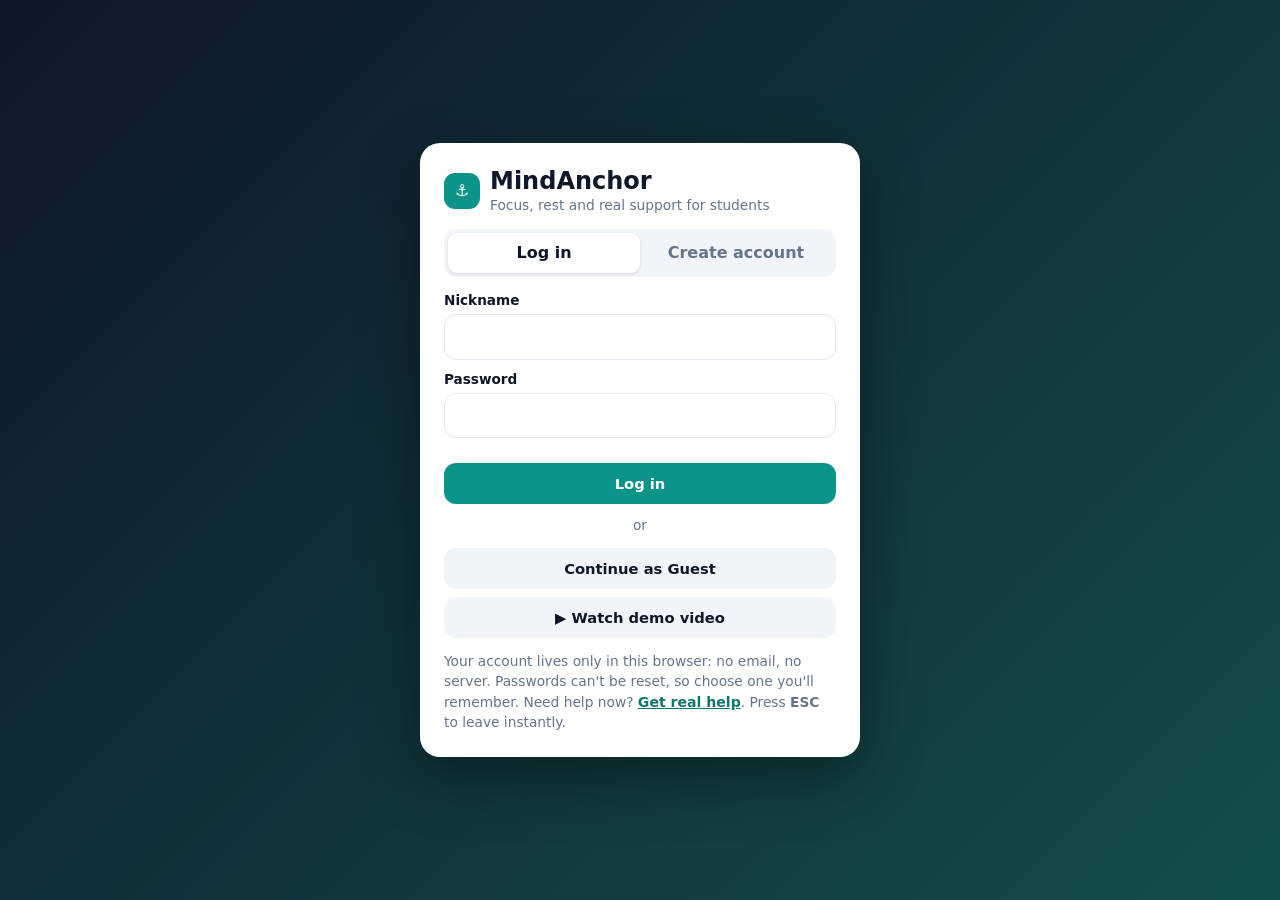
==== index.html @ ee70cb06 "MindAnchor: student wellbeing PWA prototype Co-Authored-By: Claude Sonnet 5.5 <noreply@anthropic.com" ====
<!DOCTYPE html>
<html lang="en" data-theme="light">
<head>
<meta charset="UTF-8">
<meta name="viewport" content="width=device-width, initial-scale=1">
<title>MindAnchor</title>
<meta name="description" content="MindAnchor: a private, calming space for students. Focus sprints, task slicing, overnight rest, time caps and real help in one tap.">
<meta name="theme-color" content="#0d9488">
<meta name="apple-mobile-web-app-capable" content="yes">
<meta name="mobile-web-app-capable" content="yes">
<meta name="apple-mobile-web-app-title" content="MindAnchor">
<link rel="manifest" href="manifest.webmanifest">
<link rel="icon" type="image/png" href="icons/favicon-32.png">
<link rel="apple-touch-icon" href="icons/apple-touch-icon.png">
<style>
:root{--bg:#eef2f6;--card:#fff;--ink:#0f172a;--mut:#64748b;--line:#e2e8f0;--soft:#f1f5f9;--t:#0d9488;--td:#0f766e;--tl:#ccfbf1;--tbg:#f0fdfa;--side:#0f172a;--warn:#b45309;--r:16px}
[data-theme=dark]{--bg:#0b1220;--card:#131c2e;--ink:#e6edf7;--mut:#93a1b8;--line:#25324a;--soft:#1a2539;--tl:#134e4a;--tbg:#0f2a2c;--side:#070d18}
*{box-sizing:border-box;margin:0}
html{-webkit-text-size-adjust:100%}
body{font-family:system-ui,-apple-system,'Segoe UI',Roboto,sans-serif;background:var(--bg);color:var(--ink);line-height:1.45;min-height:100vh}
button,input,select,textarea{font:inherit;color:inherit}
button{cursor:pointer;border:0;background:none}
h1,h2,h3{line-height:1.2}
.hidden{display:none!important}
.card{background:var(--card);border:1px solid var(--line);border-radius:var(--r);padding:20px}
.card h3{font-size:1.05rem;margin-bottom:4px}
.sub{color:var(--mut);font-size:.86rem}
.btn{display:inline-flex;align-items:center;justify-content:center;gap:6px;padding:10px 16px;border-radius:12px;font-weight:600;font-size:.92rem;background:var(--soft);color:var(--ink);transition:background .15s,transform .05s}
.btn:hover{filter:brightness(.96)}.btn:active{transform:scale(.98)}
.btn.p{background:var(--t);color:#fff}.btn.p:hover{background:var(--td);filter:none}
.btn.block{width:100%}.btn.sm{padding:6px 11px;font-size:.82rem;border-radius:9px}
.btn:disabled{opacity:.45;cursor:not-allowed}
.inp{width:100%;border:1px solid var(--line);border-radius:12px;padding:10px 12px;background:var(--card)}
.inp:focus-visible,.btn:focus-visible,.nav button:focus-visible{outline:2px solid var(--t);outline-offset:2px}
.row{display:flex;gap:10px;align-items:center;flex-wrap:wrap}.grow{flex:1;min-width:0}
.grid2{display:grid;gap:18px;grid-template-columns:1fr 1fr}.grid3{display:grid;gap:14px;grid-template-columns:repeat(3,1fr)}
.stack>*+*{margin-top:14px}
.chip{padding:7px 13px;border-radius:999px;background:var(--soft);font-size:.85rem;font-weight:500}
.chip.on{background:var(--t);color:#fff}
.bar{height:8px;border-radius:99px;background:var(--soft);overflow:hidden}.bar>i{display:block;height:100%;background:var(--t);border-radius:99px;transition:width .3s}
input[type=range]{accent-color:var(--t);width:100%}
input[type=checkbox]{accent-color:var(--t);width:18px;height:18px}
/* layout */
#app{display:flex;min-height:100vh}
.side{width:260px;background:var(--side);color:#fff;position:sticky;top:0;height:100vh;display:flex;flex-direction:column;padding:18px 14px;flex-shrink:0}
.brand{display:flex;gap:10px;align-items:center;font-weight:800;font-size:1.15rem;padding:2px 8px 18px}
.logo{width:36px;height:36px;border-radius:11px;background:var(--t);display:grid;place-items:center}
.nav{display:flex;flex-direction:column;gap:4px;flex:1}
.nav button{display:flex;gap:12px;align-items:center;padding:11px 12px;border-radius:12px;color:#cbd5e1;font-weight:500;text-align:left}
.nav button:hover{background:#1e293b;color:#fff}.nav button.on{background:var(--t);color:#fff}
.safety{background:#0f2f2e;border:1px solid #115e59;border-radius:12px;padding:10px 12px;font-size:.78rem;color:#d1fae5}
.safety b{display:block;margin-bottom:3px}
.safety span{display:block;min-height:2.6em;transition:opacity .4s}
.main{flex:1;min-width:0}
header.top{position:sticky;top:0;z-index:20;background:color-mix(in srgb,var(--bg) 88%,transparent);backdrop-filter:blur(8px);padding:12px 24px;display:flex;align-items:center;gap:12px;border-bottom:1px solid var(--line)}
header.top h2{font-size:1.15rem;flex:1}
.exit{background:#dc2626;color:#fff}.exit:hover{background:#b91c1c;filter:none}
.page{padding:24px;max-width:1040px;padding-bottom:110px}
.view{display:none}.view.on{display:block;animation:in .2s}
@keyframes in{from{opacity:0;transform:translateY(5px)}to{opacity:1;transform:none}}
.ribbon{display:none}.tabs{display:none}
.fab{position:fixed;right:20px;bottom:20px;z-index:50;background:var(--t);color:#fff;border-radius:999px;padding:14px 20px;font-weight:700;box-shadow:0 8px 24px rgba(13,148,136,.45)}
.fab:hover{background:var(--td)}
@media(max-width:860px){
 .side{display:none}.grid2,.grid3{grid-template-columns:1fr}
 header.top{padding:10px 14px}.page{padding:14px;padding-bottom:150px}
 .tabs{display:flex;position:fixed;bottom:0;left:0;right:0;background:var(--card);border-top:1px solid var(--line);z-index:45;padding:4px 4px calc(4px + env(safe-area-inset-bottom))}
 .tabs button{flex:1;display:flex;flex-direction:column;align-items:center;gap:1px;padding:6px 0;font-size:.68rem;color:var(--mut);border-radius:10px}
 .tabs button span{font-size:1.25rem}.tabs button.on{color:var(--t);font-weight:700}
 .fab{bottom:78px;right:14px;padding:12px 16px}
 .ribbon{display:block;background:#0f2f2e;color:#d1fae5;font-size:.76rem;padding:7px 14px;text-align:center}
 .exit .lbl{display:none}.exit::after{content:'Exit (ESC)'}
}
/* modals */
.modal{position:fixed;inset:0;background:rgba(8,15,30,.7);display:none;align-items:center;justify-content:center;padding:16px;z-index:80}
.modal.open{display:flex}
.sheet{background:var(--card);border-radius:20px;padding:24px;width:100%;max-width:440px;max-height:92vh;overflow:auto;box-shadow:0 20px 60px rgba(0,0,0,.4)}
.sheet.wide{max-width:640px}
#gate{background:linear-gradient(135deg,#0f172a,#134e4a);z-index:100}
#rest{background:#0b1220;z-index:90;color:#fff;text-align:center}
.toast{position:fixed;left:50%;bottom:90px;transform:translateX(-50%);background:#0f172a;color:#fff;padding:10px 18px;border-radius:12px;z-index:120;font-size:.9rem;opacity:0;pointer-events:none;transition:opacity .25s}
.toast.show{opacity:1}
/* widgets */
.ring{position:relative;width:240px;height:240px;margin:0 auto}
.ring svg{transform:rotate(-90deg)}
.ring .t{position:absolute;inset:0;display:grid;place-items:center;text-align:center}
.ring .t b{font-size:2.8rem;font-variant-numeric:tabular-nums}
.step{display:flex;gap:10px;padding:10px 0;border-top:1px solid var(--line);align-items:flex-start}
.step.done .st{text-decoration:line-through;color:var(--mut)}
.bars{display:flex;gap:8px;align-items:flex-end;height:90px}
.bars div{flex:1;text-align:center;font-size:.7rem;color:var(--mut)}
.bars i{display:block;background:var(--t);border-radius:6px 6px 2px 2px;min-height:3px;margin-bottom:4px;opacity:.9}
.moods{display:flex;gap:8px}.moods button{font-size:1.7rem;padding:8px;border-radius:14px;background:var(--soft);flex:1;transition:transform .1s}
.moods button.on{background:var(--tl);outline:2px solid var(--t)}.moods button:hover{transform:scale(1.07)}
.kpi{font-size:2.3rem;font-weight:800;color:var(--t);line-height:1}
.breath{width:150px;height:150px;border-radius:50%;margin:10px auto;background:radial-gradient(circle,var(--t),#115e59);display:grid;place-items:center;color:#fff;font-weight:700;transition:transform 4s ease-in-out;box-shadow:0 0 0 12px rgba(13,148,136,.15)}
.hl{background:var(--tbg);border:1px solid var(--tl)}
.ground li{list-style:none;padding:9px 12px;border-radius:12px;background:var(--soft);margin-top:7px;cursor:pointer;display:flex;gap:10px;align-items:center}
.ground li.done{opacity:.45;text-decoration:line-through}
.dots{display:flex;gap:6px;flex-wrap:wrap}.dots span{font-size:1.2rem}
.trk{display:flex;gap:10px;align-items:center;padding:9px 10px;border-radius:12px;cursor:pointer}
.trk:hover{background:var(--soft)}.trk.on{background:var(--tl)}
.vid{min-height:330px;border-radius:14px;background:linear-gradient(135deg,#0f766e,#1e293b);color:#fff;display:grid;place-items:center;text-align:center;padding:20px 20px 28px;position:relative;overflow:hidden;cursor:pointer}
.vid .ic{font-size:3.6rem;animation:pop .6s}
@keyframes pop{from{transform:scale(.6);opacity:0}to{transform:none;opacity:1}}
.seek{position:absolute;left:0;right:0;bottom:0;height:8px;background:rgba(255,255,255,.2)}.seek i{display:block;height:100%;background:#5eead4}
label.sw{display:flex;gap:10px;align-items:center;cursor:pointer}

.seg{display:flex;background:var(--soft);border-radius:12px;padding:4px;margin:14px 0}
.seg button{flex:1;padding:8px;border-radius:9px;font-weight:600;color:var(--mut)}.seg button.on{background:var(--card);color:var(--ink);box-shadow:0 1px 3px rgba(0,0,0,.12)}
.lnk{color:var(--td);font-weight:600;text-decoration:underline;font-size:.88rem}
.fld{margin-top:10px}.fld label{display:block;font-weight:600;font-size:.85rem;margin-bottom:4px}
.err{color:#b91c1c;font-size:.84rem;margin-top:8px;min-height:1.2em}
.mk{background:#fff;color:#0f172a;border-radius:12px;padding:12px 14px;width:min(290px,84%);margin:0 auto 14px;font-size:.78rem;text-align:left;box-shadow:0 10px 30px rgba(0,0,0,.35);animation:pop .5s}
.mk .l{height:8px;border-radius:6px;background:#e2e8f0;margin:7px 0}.mk .b{background:#0d9488;color:#fff;border-radius:8px;padding:6px;text-align:center;font-weight:700;margin-top:8px}
.mk .rw{display:flex;gap:8px;align-items:center;justify-content:space-around;font-size:1.4rem}
.mk .rg{width:84px;height:84px;border-radius:50%;margin:4px auto;background:conic-gradient(#0d9488 70%,#e2e8f0 0);display:grid;place-items:center}.mk .rg b{background:#fff;width:64px;height:64px;border-radius:50%;display:grid;place-items:center;font-size:1rem}
.mk .cl{animation:tick 1.6s infinite}@keyframes tick{50%{opacity:.35}}
@media(prefers-reduced-motion:reduce){*{animation:none!important;transition:none!important}}
</style>
</head>
<body>

<!-- ===== Login gateway ===== -->
<div id="gate" class="modal open">
  <div class="sheet">
    <div class="row"><div class="logo" style="background:var(--t);color:#fff" aria-hidden="true">⚓</div><div><h1 style="font-size:1.5rem">MindAnchor</h1><div class="sub">Focus, rest and real support for students</div></div></div>
    <div class="seg" role="tablist"><button id="tabLogin" class="on" role="tab">Log in</button><button id="tabSignup" role="tab">Create account</button></div>
    <form id="fLogin" autocomplete="off">
      <div class="fld"><label for="lgNick">Nickname</label><input id="lgNick" class="inp" maxlength="20" autocomplete="username"></div>
      <div class="fld"><label for="lgPass">Password</label><input id="lgPass" type="password" class="inp" autocomplete="current-password"></div>
      <p class="err" id="lgErr" role="alert"></p>
      <button class="btn p block" id="lgBtn" type="submit">Log in</button>
    </form>
    <form id="fSignup" class="hidden" autocomplete="off">
      <div class="fld"><label for="suNick">Pick a nickname <span class="sub">(not your real name or email)</span></label><input id="suNick" class="inp" maxlength="20" autocomplete="username"></div>
      <div class="fld"><label for="suPass">Password <span class="sub">(6+ characters)</span></label><input id="suPass" type="password" class="inp" autocomplete="new-password"></div>
      <div class="fld"><label for="suPass2">Confirm password</label><input id="suPass2" type="password" class="inp" autocomplete="new-password"></div>
      <p class="err" id="suErr" role="alert"></p>
      <button class="btn p block" id="suBtn" type="submit">Create account</button>
    </form>
    <div class="sub" style="text-align:center;margin:12px 0">or</div>
    <button id="guestBtn" class="btn block">Continue as Guest</button>
    <button id="demoBtn" class="btn block" style="margin-top:8px">▶ Watch demo video</button>
    <p class="sub" style="margin-top:14px">Your account lives only in this browser: no email, no server. Passwords can't be reset, so choose one you'll remember. Need help now? <a href="#" class="lnk" data-open="help">Get real help</a>. Press <b>ESC</b> to leave instantly.</p>
  </div>
</div>

<!-- ===== Walkthrough ===== -->
<div id="demo" class="modal" style="z-index:110">
  <div class="sheet wide">
    <h2 style="font-size:1.2rem">App Walkthrough &amp; How to Use</h2>
    <p class="sub" style="margin-bottom:12px">60 seconds. Tap the video to pause, tap the bar to jump.</p>
    <video id="realVid" class="hidden" controls playsinline preload="metadata" style="width:100%;border-radius:14px;background:#000"></video>
    <div class="vid" id="vidBox" role="img" aria-label="Walkthrough video"><div><div id="vMk"></div><h3 id="vTi" style="font-size:1.4rem;margin:10px 0 6px"></h3><p id="vTx" style="opacity:.85;max-width:420px;margin:auto"></p></div><div class="seek" id="vSeek"><i id="vBar" style="width:0"></i></div></div>
    <div class="row" id="vCtl" style="margin:12px 0">
      <button id="vPlay" class="btn p">❚❚ Pause</button><button id="vRe" class="btn" aria-label="Restart">↺ Restart</button>
      <span id="vTime" class="sub grow" style="text-align:right;font-variant-numeric:tabular-nums">0:00 / 1:00</span>
    </div>
    <div class="row" style="justify-content:space-between">
      <label class="sw sub"><input type="checkbox" id="vHide"> Don't show again</label>
      <button id="vSkip" class="btn p">Skip to Dashboard →</button>
    </div>
  </div>
</div>

<!-- ===== Help ===== -->
<div id="help" class="modal" style="z-index:110">
  <div class="sheet">
    <h2>You're not alone 💙</h2>
    <p class="sub" style="margin:8px 0 14px">Free, confidential, and a real person answers. Reaching out is a strong move.</p>
    <a class="btn p block" style="font-size:1.1rem;padding:14px" href="tel:988">📞 Call 988 Crisis Lifeline</a>
    <a class="btn block" style="margin-top:8px" href="sms:988">💬 Text 988</a>
    <div style="margin-top:16px"><label class="sub" for="lh">Your local helpline (saved on this device only)</label>
      <div class="row" style="margin-top:6px;flex-wrap:nowrap"><input id="lh" class="inp" placeholder="Number in your country"><button id="lhSave" class="btn">Save</button></div>
      <a id="lhCall" class="btn block hidden" style="margin-top:8px" href="#"></a></div>
    <p class="sub" style="margin-top:12px">988 serves the US. Elsewhere, search "crisis helpline" plus your country, or call local emergency services. If you are in danger right now, call emergency services.</p>
    <div class="row" style="margin-top:14px"><button class="btn grow" data-go="calm" data-close="help">Calm down first</button><button class="btn grow" data-close="help">Close</button></div>
  </div>
</div>

<!-- ===== Rest / lockout screen ===== -->
<div id="rest" class="modal">
  <div style="max-width:380px">
    <div style="font-size:4rem">🌙</div>
    <h2 style="font-size:1.7rem;margin:8px 0">Rest time</h2>
    <p id="restTxt" style="color:#cbd5e1"></p>
    <div id="restWl" style="margin-top:18px"></div>
    <div class="row" style="justify-content:center;margin-top:20px">
      <button class="btn p" id="restSound">🎧 Sleep sounds</button>
      <button class="btn" data-open="help">💙 Get help</button>
    </div>
    <button class="btn" id="restSnooze" style="margin-top:14px;background:transparent;color:#94a3b8;border:1px solid #334155">I need the app (wait 20 seconds)</button>
    <button class="btn hidden" id="restClose" style="margin-top:14px">Close preview</button>
  </div>
</div>

<!-- ===== Pause before scrolling ===== -->
<div id="pauseM" class="modal" style="z-index:85">
  <div class="sheet" style="text-align:center">
    <h2 id="pTitle">Pause</h2>
    <p class="sub" id="pSub">Breathe with the circle. Then decide.</p>
    <div class="breath" id="pCircle" style="transition-duration:4s"><span id="pCount">20</span></div>
    <div id="pChoice" class="hidden stack"><p style="font-weight:600">Still want to open it?</p>
      <button class="btn p block" id="pSkip">I'll skip it ✓ (+10 min saved)</button>
      <button class="btn block" id="pGo">Open it anyway (no judgment)</button></div>
    <button class="btn block hidden" id="pCancel" style="margin-top:10px">Cancel</button>
  </div>
</div>

<!-- ===== App ===== -->
<div id="app" class="hidden">
  <aside class="side">
    <div class="brand"><div class="logo" aria-hidden="true">⚓</div>MindAnchor</div>
    <nav class="nav" aria-label="Main">
      <button data-go="today" class="on">🏠 Today</button>
      <button data-go="focus">🎯 Focus &amp; Tasks</button>
      <button data-go="calm">🎧 Calm</button>
      <button data-go="guard">🛡 Guard</button>
      <button data-go="me">👤 Me &amp; Privacy</button>
    </nav>
    <div class="safety" role="note"><b>🛡 Privacy Guarantee</b><span class="safeMsg"></span></div>
  </aside>
  <div class="main">
    <div class="ribbon" role="note"><span class="safeMsg"></span></div>
    <header class="top">
      <h2 id="title">Today</h2>
      <button class="btn sm" id="themeBtn" aria-label="Toggle dark mode">🌓</button>
      <button class="btn exit" id="exitBtn" aria-label="Quick Exit, or press Escape">✕ <span class="lbl">Quick Exit (ESC)</span></button>
    </header>
    <main class="page">

      <!-- TODAY -->
      <section id="v-today" class="view on">
        <div style="margin-bottom:18px"><h2 id="hello" style="font-size:1.6rem"></h2><p class="sub" id="dateLine"></p></div>
        <div id="supportCard" class="card hl hidden" style="margin-bottom:18px"></div>
        <div class="grid2">
          <div class="stack">
            <div class="card" id="nextCard"></div>
            <div class="card"><h3>How are you feeling?</h3><p class="sub" style="margin-bottom:12px">Just for you. No scores, no judgment.</p>
              <div class="moods" id="moods"></div>
              <div class="row" style="margin-top:12px" id="tags"></div>
              <div id="moodMsg" class="sub" style="margin-top:10px;min-height:1.3em"></div></div>
          </div>
          <div class="stack">
            <div class="card hl" style="text-align:center"><div class="sub">Time saved this week 🌱</div><div class="kpi" id="savedKpi" style="margin:8px 0">0</div><p class="sub" id="savedTxt"></p></div>
            <div class="card"><h3>This week</h3><p class="sub" id="sampleNote" style="margin-bottom:10px"></p>
              <div class="row" style="justify-content:center;gap:20px"><svg id="donut" viewBox="0 0 120 120" width="170" height="170" role="img" aria-label="Donut chart of weekly study time versus app time"></svg><ul id="legend" style="list-style:none;font-size:.88rem"></ul></div>
              <h3 style="margin-top:18px;font-size:.92rem">Daily focus minutes</h3><div class="bars" id="bars" style="margin-top:8px"></div></div>
          </div>
        </div>
      </section>

      <!-- FOCUS -->
      <section id="v-focus" class="view">
        <div class="grid2">
          <div class="card" style="text-align:center">
            <h3>Focus sprint</h3><p class="sub" id="timerFor" style="margin-bottom:14px">Free focus (no task linked)</p>
            <div class="ring"><svg width="240" height="240"><circle cx="120" cy="120" r="104" fill="none" stroke="var(--soft)" stroke-width="14"/><circle id="ringArc" cx="120" cy="120" r="104" fill="none" stroke="var(--t)" stroke-width="14" stroke-linecap="round" stroke-dasharray="653.5" stroke-dashoffset="0"/></svg><div class="t"><div><b id="timeTxt">15:00</b><div class="sub" id="timeSt">Ready</div></div></div></div>
            <div class="row" style="justify-content:center;margin:16px 0" id="durs"></div>
            <div class="row" style="justify-content:center"><button class="btn p" id="tGo" style="min-width:130px">▶ Start</button><button class="btn" id="tReset">Reset</button></div>
            <p class="sub" style="margin-top:12px">Stopping early is fine. Any minutes you finish count.</p>
          </div>
          <div class="stack">
            <div class="card"><h3>AI Micro-Task Slicer</h3><p class="sub" style="margin-bottom:10px">Type what feels too big. Get four 15-minute steps.</p>
              <div class="row" style="flex-wrap:nowrap"><input id="sliceIn" class="inp" maxlength="80" placeholder='e.g. "Build CS Project"'><button class="btn p" id="sliceBtn">✂️ Slice</button></div>
              <div class="row" style="margin-top:8px"><span class="sub">Try:</span><button class="chip" data-ex="Build CS Project">CS project</button><button class="chip" data-ex="Write research essay">Essay</button><button class="chip" data-ex="Revise for exam">Exam</button></div></div>
            <div id="taskList" class="stack"></div>
          </div>
        </div>
      </section>

      <!-- CALM -->
      <section id="v-calm" class="view">
        <div class="grid2">
          <div class="stack">
            <div class="card"><h3>Guided Decompression Player</h3><p class="sub" style="margin-bottom:12px">Sounds are made in your browser. Nothing is downloaded or tracked.</p>
              <div class="row" style="margin-bottom:12px"><label class="sw"><input type="checkbox" id="tgAmb" checked> Ambient Meditation</label><label class="sw"><input type="checkbox" id="tgPun"> Desi Punjabi Playlist</label></div>
              <div style="background:#0f172a;color:#fff;border-radius:14px;padding:16px">
                <div class="row" style="justify-content:space-between;flex-wrap:nowrap"><div style="min-width:0"><div id="pName" style="font-weight:700;overflow:hidden;text-overflow:ellipsis;white-space:nowrap">Nothing selected</div><div id="pSubT" class="sub" style="color:#94a3b8"></div></div>
                  <div class="row" style="flex-wrap:nowrap"><button class="btn sm" id="pPrev" aria-label="Previous">⏮</button><button class="btn p" id="pPlay" style="width:52px" aria-label="Play">▶</button><button class="btn sm" id="pNext" aria-label="Next">⏭</button></div></div>
                <div class="bar" id="pSeek" style="margin:14px 0 4px;background:#334155;cursor:pointer"><i id="pBar" style="width:0;background:#5eead4"></i></div>
                <div class="row" style="justify-content:space-between;font-size:.75rem;color:#94a3b8"><span id="pCur">0:00</span><span id="pTot">3:00</span></div>
                <div class="row" style="margin-top:8px;flex-wrap:nowrap"><span>🔈</span><input type="range" id="vol" min="0" max="100" value="55" aria-label="Volume"><span>🔊</span></div></div>
              <div id="tracks" style="margin-top:12px"></div>
              <div class="row" style="margin-top:10px"><label class="btn sm" for="files">＋ Add my own Punjabi songs</label><input type="file" id="files" accept="audio/*" multiple class="hidden"><span class="sub">Stay on your device only. Gone when you close the page.</span></div>
              <div class="row" style="margin-top:12px"><span class="sub">Sleep timer:</span><select id="sleepT" class="inp" style="width:auto"><option value="0">Off</option><option value="15">15 min</option><option value="30">30 min</option><option value="60">60 min</option></select><span class="sub" id="sleepInfo"></span></div>
            </div>
          </div>
          <div class="stack">
            <div class="card" style="text-align:center"><h3>Breathing reset</h3><p class="sub">Two minutes can change your whole evening.</p>
              <div class="breath" id="bCircle"><span id="bTxt">Ready</span></div>
              <div class="row" style="justify-content:center"><select id="bMode" class="inp" style="width:auto"><option value="4,4,4,4">Box 4-4-4-4</option><option value="4,7,8,0">Relax 4-7-8</option></select><button class="btn p" id="bGo">Start</button></div></div>
            <div class="card"><h3>5-4-3-2-1 grounding</h3><p class="sub">When your mind is racing, tap each as you notice it.</p>
              <ul class="ground" id="ground"></ul></div>
          </div>
        </div>
      </section>

      <!-- GUARD -->
      <section id="v-guard" class="view">
        <div class="grid2">
          <div class="stack">
            <div class="card"><h3>🌙 Smart Overnight Lockout</h3><p class="sub" style="margin-bottom:12px">From these hours MindAnchor rests: only sleep sounds, help and your whitelisted numbers.</p>
              <div class="row"><div class="grow"><label class="sub" for="lS">Lock from</label><input type="time" id="lS" class="inp"></div><div class="grow"><label class="sub" for="lE">Unlock at</label><input type="time" id="lE" class="inp"></div></div>
              <label class="sw" style="margin:12px 0"><input type="checkbox" id="lOn"> Lockout enabled</label>
              <div id="lStat" class="sub" style="background:var(--soft);padding:10px 12px;border-radius:12px"></div>
              <div class="row" style="margin-top:12px"><button class="btn p" id="lSave">Save</button><button class="btn" id="lReset">Reset rest time</button><button class="btn" id="lPrev">Preview lock screen</button></div></div>
            <div class="card"><h3>📞 Emergency Call Whitelist</h3><p class="sub" style="margin-bottom:10px">These numbers always get through, even at night.</p>
              <div class="row" style="flex-wrap:nowrap"><input id="wN" class="inp" style="max-width:38%" maxlength="30" placeholder="Label"><input id="wP" class="inp" type="tel" maxlength="25" placeholder="Phone number"><button class="btn p" id="wAdd">Add</button></div>
              <ul id="wList" style="list-style:none;margin-top:8px"></ul></div>
          </div>
          <div class="stack">
            <div class="card"><h3>⏱ Un-Bypassable Time Caps</h3><p class="sub" style="margin-bottom:12px">Set while you're calm. A cap can go <b>lower</b> today but not higher. Log your time and the app holds the line.</p>
              <div class="sub" style="font-weight:600;margin-bottom:6px">1. Choose apps to limit</div>
              <div id="appPick" class="row" style="gap:8px"></div>
              <div class="row" style="flex-wrap:nowrap;margin-top:10px"><input id="cA" class="inp" maxlength="30" placeholder="Other app not listed…"><button class="btn" id="cAddApp">＋ Add</button></div>
              <div class="sub" style="font-weight:600;margin:14px 0 6px">2. Daily limit for each chosen app</div>
              <div class="row"><input id="cM" class="inp" type="number" min="5" max="600" step="5" value="30" style="max-width:100px" aria-label="Minutes per day"><span class="sub">minutes a day</span><button class="btn p" id="cAdd" disabled>Set caps</button></div>
              <p id="cMsg" class="sub" style="min-height:1.3em;margin-top:6px;color:var(--td)"></p>
              <div id="cList" class="stack" style="margin-top:6px"></div>
              <p class="sub" style="margin-top:12px">A web page can't read the apps installed on your phone, so pick from common student apps above or add your own. It also can't block other apps itself. Here caps work as a commitment you log against. On a phone this would use the system's screen-time controls.</p></div>
            <div class="card"><h3>✋ Pause before you scroll</h3><p class="sub" style="margin-bottom:10px">Feeling the pull? Take 20 seconds first. Skipping saves you 10 minutes.</p>
              <div class="row" style="flex-wrap:nowrap"><input id="pApp" class="inp" maxlength="30" placeholder="Which app?"><button class="btn p" id="pStart">Pause</button></div></div>
          </div>
        </div>
      </section>

      <!-- ME -->
      <section id="v-me" class="view">
        <div class="grid2">
          <div class="stack">
            <div class="card"><h3>Your last 14 days</h3><p class="sub" style="margin-bottom:10px">How you've been feeling. Only you can see this.</p><div class="dots" id="moodDots"></div><p class="sub" id="moodNote" style="margin-top:10px"></p></div>
            <div class="card"><h3>Safety by design</h3><ul class="sub" style="padding-left:18px;margin-top:6px"><li>No data leaves this browser. No server, no analytics, no account.</li><li>No parent or staff dashboard exists.</li><li>No streaks, no red warnings, no penalties.</li><li>Quick Exit (ESC) and Get Real Help are always on screen.</li></ul></div>
          </div>
          <div class="card"><h3>Settings &amp; Data</h3>
            <div class="sub" style="background:var(--soft);padding:10px 12px;border-radius:12px;margin:10px 0">Stored on this device: <b id="stCount">0</b> items <span id="stKeys"></span></div>
            <div class="sub" style="margin-bottom:10px">Signed in as <b id="who">Guest</b></div>
            <div class="stack"><button class="btn p block hidden" id="installBtn">📲 Install MindAnchor on this device</button><p class="sub hidden" id="iosHint">On iPhone: tap the Share button, then "Add to Home Screen".</p><button class="btn block" id="resetRest">🌙 Reset rest time (lockout off)</button><button class="btn block" id="logout">⎋ Log out</button><button class="btn block" id="replay">🎬 Replay walkthrough</button><button class="btn block" id="export">⬇ Download my data (JSON)</button>
              <button class="btn block" id="wipe" style="background:#1e293b;color:#fff">🗑 Wipe My Local Data</button></div>
            <p id="wipeMsg" class="sub" style="color:var(--td);margin-top:10px;min-height:1.3em"></p></div>
        </div>
      </section>
    </main>
  </div>
  <nav class="tabs" aria-label="Main">
    <button data-go="today" class="on"><span>🏠</span>Today</button><button data-go="focus"><span>🎯</span>Focus</button><button data-go="calm"><span>🎧</span>Calm</button><button data-go="guard"><span>🛡</span>Guard</button><button data-go="me"><span>👤</span>Me</button>
  </nav>
  <button class="fab" data-open="help" aria-label="Get Real Help, 1-tap crisis hotline">💙 Get Real Help</button>
</div>
<div class="toast" id="toast" role="status"></div>

<script>
(function(){
'use strict';
const $=(s,r=document)=>r.querySelector(s),$$=(s,r=document)=>[...r.querySelectorAll(s)];
let NS='ma.guest.';
const db={get(k,d){try{const v=localStorage.getItem(NS+k);return v===null?d:JSON.parse(v)}catch(e){return d}},set(k,v){try{localStorage.setItem(NS+k,JSON.stringify(v))}catch(e){}},keys(){try{return Object.keys(localStorage).filter(k=>k.startsWith(NS))}catch(e){return[]}}};
const esc=s=>String(s).replace(/[&<>"']/g,c=>({'&':'&amp;','<':'&lt;','>':'&gt;','"':'&quot;',"'":'&#39;'}[c]));
const pad=n=>String(n).padStart(2,'0');
const dk=d=>{d=d||new Date();return d.getFullYear()+'-'+pad(d.getMonth()+1)+'-'+pad(d.getDate())};
const lastDays=n=>Array.from({length:n},(_,i)=>{const d=new Date();d.setHours(12);d.setDate(d.getDate()-(n-1-i));return d});
const mmss=s=>{s=Math.max(0,Math.round(s));return Math.floor(s/60)+':'+pad(s%60)};
const f12=t=>{let[h,m]=t.split(':').map(Number);const a=h>=12?'PM':'AM';return(h%12||12)+':'+pad(m)+' '+a};
let toastT;const toast=m=>{const t=$('#toast');t.textContent=m;t.classList.add('show');clearTimeout(toastT);toastT=setTimeout(()=>t.classList.remove('show'),2400)};

/* ---------- state ---------- */
let tasks=[],sessions=[],usage={},skips=[],moods=[],lock={start:'23:00',end:'06:00',on:false},wl=[],caps=[],customApps=[],capSel=new Set();
function loadState(){tasks=db.get('tasks',[]);sessions=db.get('sessions',[]);usage=db.get('usage',{});skips=db.get('skips',[]);moods=db.get('moods',[]);lock=Object.assign({start:'23:00',end:'06:00',on:false},db.get('lock',{}));customApps=db.get('customApps',[]);capSel.clear();wl=db.get('wl',[]);caps=db.get('caps',[])}
const save=()=>{db.set('tasks',tasks);db.set('sessions',sessions);db.set('usage',usage);db.set('skips',skips);db.set('moods',moods);db.set('lock',lock);db.set('wl',wl);db.set('caps',caps);db.set('customApps',customApps)};

/* ---------- Quick exit / modals / nav ---------- */
function quickExit(){try{sessionStorage.clear()}catch(e){}location.replace('https://www.google.com')}
$('#exitBtn').onclick=quickExit;
document.addEventListener('keydown',e=>{if(e.key==='Escape')quickExit()});
const openM=id=>$('#'+id).classList.add('open'),closeM=id=>$('#'+id).classList.remove('open');
const titles={today:'Today',focus:'Focus & Tasks',calm:'Calm',guard:'Guard',me:'Me & Privacy'};
let restMode=false,view='today';
function go(v){
  if(v!=='calm'&&v!=='me'&&restMode&&lockedNow()){showRest();return}
  view=v;$$('.view').forEach(x=>x.classList.toggle('on',x.id==='v-'+v));
  $$('[data-go]').forEach(b=>{if(b.closest('.nav,.tabs'))b.classList.toggle('on',b.dataset.go===v)});
  $('#title').textContent=titles[v];window.scrollTo(0,0);
  ({today:rToday,focus:rFocus,calm:rCalm,guard:rGuard,me:rMe})[v]();
}
document.addEventListener('click',e=>{
  const o=e.target.closest('[data-open]');if(o)openM(o.dataset.open);
  const c=e.target.closest('[data-close]');if(c)closeM(c.dataset.close);
  const g=e.target.closest('[data-go]');if(g)go(g.dataset.go);
});
/* rotating privacy messages */
const msgs=['No identifiable mental-health data without consent','No monitoring of individuals by staff or parents','Anti-shaming UI','1-Tap path to real help'];
let mi=0;const showMsg=()=>$$('.safeMsg').forEach(s=>s.textContent=msgs[mi]);
setInterval(()=>{mi=(mi+1)%msgs.length;showMsg()},4000);showMsg();
$$('.safety,.ribbon').forEach(n=>n.setAttribute('aria-label','Privacy Guarantee: '+msgs.join(' | ')));
$('#themeBtn').onclick=()=>{const d=document.documentElement,n=d.dataset.theme==='dark'?'light':'dark';d.dataset.theme=n;try{localStorage.setItem('ma_theme',n)}catch(e){}};
let th=null;try{th=localStorage.getItem('ma_theme')}catch(e){}
if(th)document.documentElement.dataset.theme=th;
else if(matchMedia('(prefers-color-scheme: dark)').matches)document.documentElement.dataset.theme='dark';

/* ---------- login / accounts (local only) ---------- */
let user={id:'guest',label:'Guest',guest:true};
const users=()=>{try{return JSON.parse(localStorage.getItem('ma_users')||'{}')}catch(e){return{}}};
const saveUsers=u=>{try{localStorage.setItem('ma_users',JSON.stringify(u))}catch(e){}};
const hex=b=>[...new Uint8Array(b)].map(x=>x.toString(16).padStart(2,'0')).join('');
async function hashPw(pw,salt){
  try{if(crypto&&crypto.subtle){const k=await crypto.subtle.importKey('raw',new TextEncoder().encode(pw),'PBKDF2',false,['deriveBits']);return hex(await crypto.subtle.deriveBits({name:'PBKDF2',salt:new TextEncoder().encode(salt),iterations:100000,hash:'SHA-256'},k,256))}}catch(e){}
  let h=5381;for(const c of salt+pw)h=((h<<5)+h+c.charCodeAt(0))|0;return'x'+h}
const nid=n=>n.trim().toLowerCase().replace(/\s+/g,'_');
function enter(u){
  user=u;NS='ma.'+u.id+'.';loadState();rHelp();
  closeM('gate');$('#app').classList.remove('hidden');$('#who').textContent=u.guest?'Guest':u.label;
  go('today');if(!db.get('hideDemo',false))openDemo();checkLock()}
function authTab(login){$('#fLogin').classList.toggle('hidden',!login);$('#fSignup').classList.toggle('hidden',login);$('#tabLogin').classList.toggle('on',login);$('#tabSignup').classList.toggle('on',!login);$('#lgErr').textContent=$('#suErr').textContent=''}
$('#tabLogin').onclick=()=>authTab(true);$('#tabSignup').onclick=()=>authTab(false);
$('#guestBtn').onclick=()=>enter({id:'guest',label:'Guest',guest:true});
$('#demoBtn').onclick=()=>openDemo();
$('#fSignup').onsubmit=async e=>{e.preventDefault();const nick=$('#suNick').value.trim(),p1=$('#suPass').value,p2=$('#suPass2').value,er=$('#suErr');
  if(!/^[\w .-]{3,20}$/.test(nick)||nick.includes('@')){er.textContent='Nickname: 3 to 20 letters or numbers. No email or real name please.';return}
  if(p1.length<6){er.textContent='Password needs at least 6 characters.';return}
  if(p1!==p2){er.textContent="The two passwords don't match.";return}
  const id=nid(nick),all=users();if(all[id]||id==='guest'){er.textContent='That nickname is taken on this device. Try another.';return}
  const salt=Math.random().toString(36).slice(2)+Date.now().toString(36);all[id]={nick,salt,hash:await hashPw(p1,salt)};saveUsers(all);
  $('#suPass').value=$('#suPass2').value='';enter({id,label:nick,guest:false});toast('Account created. Welcome, '+nick+' 💙')};
$('#fLogin').onsubmit=async e=>{e.preventDefault();const id=nid($('#lgNick').value),er=$('#lgErr'),u=users()[id];
  if(!u||u.hash!==await hashPw($('#lgPass').value,u.salt)){er.textContent='Nickname or password is wrong. No account yet? Use Create account, or continue as guest.';return}
  $('#lgPass').value='';enter({id,label:u.nick,guest:false})};
function logout(){pAudio();clearInterval(T.iv);T={mode:'idle',total:900,left:900,endAt:0,link:null,iv:null};document.title='MindAnchor';
  ['help','pauseM','rest','demo'].forEach(closeM);restMode=false;vStop();
  $('#app').classList.add('hidden');tasks=[];sessions=[];usage={};skips=[];moods=[];wl=[];caps=[];
  $('#lgNick').value=$('#lgPass').value='';authTab(true);openM('gate')}
$('#logout').onclick=logout;

/* ---------- walkthrough ---------- */
const MK={
 0:'<div class="mk"><b>⚓ MindAnchor</b><div class="l"></div><div class="l" style="width:70%"></div><div class="b">Log in</div><div class="l" style="background:#cbd5e1;margin-top:10px;text-align:center;height:22px;border-radius:8px;display:grid;place-items:center;font-weight:600">Continue as Guest</div></div>',
 1:'<div class="mk"><div class="rw"><span>😞</span><span>😕</span><span>😐</span><span class="cl">🙂</span><span>😄</span></div><div class="l" style="margin-top:12px"></div><b style="color:#0d9488;font-size:1.2rem">3.5 Hours Saved</b></div>',
 2:'<div class="mk"><div class="rg"><b>14:59</b></div><div class="l"></div><div class="l" style="width:80%"></div><div class="l" style="width:60%"></div><div class="b">▶ Start 15-min sprint</div></div>',
 3:'<div class="mk"><b>🎧 Soft Rain</b><div class="l" style="background:#0d9488;width:35%"></div><div class="l"></div><div class="rg cl" style="background:radial-gradient(#0d9488,#115e59);margin-top:10px"><b style="background:none;color:#fff;font-size:.7rem">Breathe in</b></div></div>',
 4:'<div class="mk"><b>🌙 Lockout 11:00 PM → 6:00 AM</b><div class="l" style="background:#0d9488"></div><b style="display:block;margin-top:8px">🔒 Reels 20/20 min</b><div class="l" style="background:#64748b"></div><div class="b">✋ Pause before you scroll</div></div>',
 5:'<div class="mk"><b>🔒 Stays on your device</b><div class="l"></div><div>✓ No staff or parent view</div><div>✓ No streaks or penalties</div><div>✓ Wipe everything any time</div></div>',
 6:'<div class="mk" style="text-align:center"><div class="b" style="background:#dc2626;margin:0 0 10px">✕ Quick Exit (ESC)</div><div class="b" style="border-radius:99px">💙 Get Real Help</div></div>'};
const scenes=[['Welcome to MindAnchor','No real names or emails. Log in with a nickname or just continue as a guest.'],['Today','Check in, see your next step and the time you have saved.'],['Focus & Tasks','Slice a scary task into four 15-minute steps, then start a focus sprint.'],['Calm','Ambient sounds, a Punjabi rhythm, breathing and grounding for hard moments.'],['Guard','Overnight lockout, caps that hold, and a 20-second pause before you scroll.'],['Your privacy','No parent or staff view. Wipe everything any time in Me.'],['Real help, 1 tap','Get Real Help is always bottom-right. ESC leaves instantly.']];
const VL=60;let vt=0,vi=null;
function vRender(){const i=Math.min(scenes.length-1,Math.floor(vt/(VL/scenes.length))),s=scenes[i];if($('#vTi').textContent!==s[0]){$('#vMk').innerHTML=MK[i];$('#vTi').textContent=s[0];$('#vTx').textContent=s[1]}$('#vBar').style.width=vt/VL*100+'%';$('#vTime').textContent=mmss(vt)+' / 1:00'}
function vStop(){clearInterval(vi);vi=null;$('#vPlay').textContent='▶ Play'}
function vStart(){if(vt>=VL)vt=0;$('#vPlay').textContent='❚❚ Pause';vi=setInterval(()=>{vt+=.25;if(vt>=VL){vt=VL;vStop()}vRender()},250)}
const vToggle=()=>vi?vStop():vStart();
const inApp=()=>!$('#app').classList.contains('hidden');
let rv=null;
function openDemo(){vt=0;$('#vTi').textContent='';vRender();$('#vSkip').textContent=inApp()?'Skip to Dashboard →':'Close';$('#vHide').parentElement.classList.toggle('hidden',!inApp());if(inApp())$('#vHide').checked=db.get('hideDemo',false);
  const v=$('#realVid');if(!rv){rv=1;v.onloadeddata=()=>{v.classList.remove('hidden');$('#vidBox').classList.add('hidden');$('#vCtl').classList.add('hidden');vStop()};v.src='demo.mp4'}
  openM('demo');if(v.classList.contains('hidden'))vStart();else{v.currentTime=0;v.play().catch(()=>{})}}
$('#vPlay').onclick=vToggle;$('#vidBox').onclick=e=>{if(e.target.closest('#vSeek'))return;vToggle()};
$('#vRe').onclick=()=>{vStop();vt=0;vRender();vStart()};
$('#vSeek').onclick=e=>{const r=e.currentTarget.getBoundingClientRect();vt=Math.max(0,Math.min(VL,(e.clientX-r.left)/r.width*VL));vRender()};
$('#vSkip').onclick=()=>{vStop();$('#realVid').pause();closeM('demo');if(inApp()){db.set('hideDemo',$('#vHide').checked);go('today')}};
$('#replay').onclick=openDemo;

/* ---------- stats ---------- */
function week(){
  const days=lastDays(7),keys=days.map(dk);
  const focus=keys.map(k=>sessions.filter(s=>dk(new Date(s.ts))===k).reduce((a,s)=>a+s.min,0));
  const app=keys.map(k=>Object.values(usage[k]||{}).reduce((a,b)=>a+b,0)/60);
  const sk=skips.filter(t=>keys.includes(dk(new Date(t)))).length;
  const real=focus.some(x=>x>0)||app.some(x=>x>0)||sk>0;
  const labels=days.map(d=>'SMTWTFS'[d.getDay()]);
  if(real)return{focus,app,sk,real,labels};
  return{focus:[20,45,30,60,0,40,25],app:[1.2,.8,1.5,.6,2,1,.7],sk:21,real:false,labels};
}
function donut(data,center,sub){
  const tot=data.reduce((a,d)=>a+d.v,0)||1,R=44,C=2*Math.PI*R;let off=0,h='';
  data.forEach(d=>{const l=d.v/tot*C;h+=`<circle cx="60" cy="60" r="${R}" fill="none" stroke="${d.c}" stroke-width="16" stroke-dasharray="${l} ${C-l}" stroke-dashoffset="${-off}" transform="rotate(-90 60 60)"/>`;off+=l});
  return h+`<text x="60" y="58" text-anchor="middle" font-size="14" font-weight="700" fill="currentColor">${center}</text><text x="60" y="71" text-anchor="middle" font-size="7" fill="#64748b">${sub}</text>`;
}

/* ---------- TODAY ---------- */
const MOODS=['😞','😕','😐','🙂','😄'],TAGS=['Tired','Stressed','Okay','Focused'];
function activeTask(){return tasks.find(t=>t.steps.some(s=>!s.done))}
function rToday(){
  const h=new Date().getHours();
  $('#hello').textContent=(h<5?'Still up? Be gentle with yourself.':h<12?'Good morning.':h<18?'Good afternoon.':'Good evening.');
  $('#dateLine').textContent=new Date().toLocaleDateString(undefined,{weekday:'long',day:'numeric',month:'long'});
  const w=week(),saved=w.sk*10/60;
  $('#savedKpi').textContent=(Math.round(saved*10)/10)+' Hours';
  $('#savedTxt').textContent='Every time you chose rest or focus over a scroll, that time came back to you. No streaks to protect.';
  $('#sampleNote').textContent=w.real?'Your real numbers, last 7 days.':'Sample data until you start using the app.';
  const fh=w.focus.reduce((a,b)=>a+b,0)/60,ah=w.app.reduce((a,b)=>a+b,0);
  $('#donut').innerHTML=donut([{v:fh,c:'#0d9488'},{v:ah,c:'#64748b'},{v:saved,c:'#99f6e4'}],(fh+ah+saved).toFixed(1)+'h','this week');
  $('#legend').innerHTML=[['#0d9488','Study / focus',fh],['#64748b','App time (logged)',ah],['#99f6e4','Time saved',saved]].map(r=>`<li style="margin:6px 0"><span style="display:inline-block;width:11px;height:11px;border-radius:50%;background:${r[0]};margin-right:8px"></span>${r[1]} <b style="margin-left:6px">${r[2].toFixed(1)}h</b></li>`).join('');
  const mx=Math.max(30,...w.focus);
  $('#bars').innerHTML=w.focus.map((m,i)=>`<div><i style="height:${Math.round(m/mx*70)}px" title="${m} min"></i>${w.labels[i]}</div>`).join('');
  const t=activeTask(),nc=$('#nextCard');
  if(t){const n=t.steps.findIndex(s=>!s.done),dn=t.steps.filter(s=>s.done).length;
    nc.innerHTML=`<div class="sub">Your next small step</div><h3 style="font-size:1.2rem;margin:6px 0">${esc(t.steps[n].t)}</h3><p class="sub">${esc(t.title)} · step ${n+1} of ${t.steps.length}</p><div class="bar" style="margin:12px 0"><i style="width:${dn/t.steps.length*100}%"></i></div><button class="btn p" data-sprint="${t.id}">▶ Start 15-min sprint</button>`}
  else nc.innerHTML=`<div class="sub">Your next small step</div><h3 style="font-size:1.2rem;margin:6px 0">Nothing on your plate 🎉</h3><p class="sub" style="margin-bottom:12px">Got something that feels too big? Slice it into tiny steps.</p><button class="btn p" data-go="focus">✂️ Slice a task</button>`;
  const td=dk(),cur=moods.find(m=>m.day===td);
  $('#moods').innerHTML=MOODS.map((m,i)=>`<button data-mood="${i}" class="${cur&&cur.mood===i?'on':''}" aria-label="Mood ${i+1} of 5">${m}</button>`).join('');
  $('#tags').innerHTML=TAGS.map(g=>`<button class="chip ${cur&&cur.tag===g?'on':''}" data-tag="${g}">${g}</button>`).join('');
  $('#moodMsg').textContent=cur?['That sounds heavy. Thanks for being honest.','Not easy. Small steps still count.','Steady is fine.','Glad you are doing okay.','Lovely. Enjoy it!'][cur.mood]:'';
  const rec=moods.slice(-2);const sc=$('#supportCard');
  if(rec.length===2&&rec.every(m=>m.mood<=1)){sc.classList.remove('hidden');sc.innerHTML=`<b>It's been a rough couple of days.</b><p class="sub" style="margin:4px 0 10px">You don't have to carry it alone. Talking to someone can help, and there's no pressure.</p><div class="row"><button class="btn p" data-open="help">💙 Talk to someone</button><button class="btn" data-go="calm">Breathe first</button></div>`}else sc.classList.add('hidden');
}
$('#v-today').addEventListener('click',e=>{
  const m=e.target.closest('[data-mood]'),g=e.target.closest('[data-tag]'),s=e.target.closest('[data-sprint]');
  if(m||g){const td=dk();let c=moods.find(x=>x.day===td);if(!c){c={day:td,ts:Date.now(),mood:2,tag:''};moods.push(c)}if(m)c.mood=+m.dataset.mood;if(g)c.tag=c.tag===g.dataset.tag?'':g.dataset.tag;save();rToday()}
  if(s){go('focus');linkTimer(s.dataset.sprint);}
});

/* ---------- FOCUS: timer ---------- */
const CIRC=2*Math.PI*104;
let T={mode:'idle',total:900,left:900,endAt:0,link:null,iv:null};
const DURS=[15,25,45];
function linkTimer(id){const t=tasks.find(x=>x.id===id);if(!t)return;const n=t.steps.findIndex(s=>!s.done);if(n<0)return;if(T.mode!=='run'){T.link={id,n};setDur(15);tStart()}else toast('A sprint is already running.');rTimer()}
function setDur(m){if(T.mode==='run')return;T.total=T.left=m*60;rTimer()}
function rTimer(){
  $('#timeTxt').textContent=mmss(T.left);$('#ringArc').style.strokeDashoffset=CIRC*(1-T.left/T.total);
  $('#timeSt').textContent={idle:'Ready',run:'Focusing…',pause:'Paused'}[T.mode];
  $('#tGo').textContent=T.mode==='run'?'❚❚ Pause':T.mode==='pause'?'▶ Resume':'▶ Start';
  $('#durs').innerHTML=DURS.map(m=>`<button class="chip ${T.total===m*60?'on':''}" data-dur="${m}" ${T.mode==='run'?'disabled':''}>${m} min</button>`).join('');
  let f='Free focus (no task linked)';if(T.link){const t=tasks.find(x=>x.id===T.link.id);if(t&&t.steps[T.link.n])f='Working on: '+t.steps[T.link.n].t}$('#timerFor').textContent=f;
  document.title=T.mode==='run'?mmss(T.left)+' · MindAnchor':'MindAnchor';
}
let spent=0;
function tStart(){if(T.mode==='run')return;T.mode='run';T.endAt=Date.now()+T.left*1000;spent=T.total-T.left;clearInterval(T.iv);T.iv=setInterval(tTick,250);rTimer()}
function tPause(){T.left=Math.max(0,Math.ceil((T.endAt-Date.now())/1000));T.mode='pause';clearInterval(T.iv);rTimer()}
function logSession(sec){const m=Math.floor(sec/60);if(m>=1){sessions.push({ts:Date.now(),min:m});save()}return m}
function tTick(){T.left=Math.max(0,Math.ceil((T.endAt-Date.now())/1000));if(T.left<=0){clearInterval(T.iv);const dur=T.total;T.mode='idle';T.left=T.total;rTimer();chime();logSession(dur-spent);const l=T.link;T.link=null;
  const t=l&&tasks.find(x=>x.id===l.id);if(t&&t.steps[l.n]&&confirm('Sprint complete! 🎉\nMark "'+t.steps[l.n].t+'" as done?')){t.steps[l.n].done=true;save()}else toast('Sprint complete. Well done! 🎉');rFocus();return}rTimer()}
function tReset(){if(T.mode==='run')tPause();const done=T.total-T.left-spent;if(T.mode==='pause'&&done>=60){const m=logSession(done);toast(m+' min saved to your focus time.')}clearInterval(T.iv);T.mode='idle';T.left=T.total;T.link=T.link;rTimer()}
$('#tGo').onclick=()=>{T.mode==='run'?tPause():tStart()};$('#tReset').onclick=tReset;
$('#durs').onclick=e=>{const b=e.target.closest('[data-dur]');if(b)setDur(+b.dataset.dur)};
function chime(){try{ensureCtx();[660,880,1100].forEach((f,i)=>{const t=actx.currentTime+i*.22,o=actx.createOscillator(),g=actx.createGain();o.frequency.value=f;g.gain.setValueAtTime(.0001,t);g.gain.exponentialRampToValueAtTime(.25,t+.03);g.gain.exponentialRampToValueAtTime(.0001,t+.6);o.connect(g);g.connect(actx.destination);o.start(t);o.stop(t+.7)})}catch(e){}}

/* ---------- FOCUS: slicer + tasks ---------- */
const KINDS=[
 {re:/(code|program|\bcs\b|software|app\b|website|project|java|python|c\+\+|algorithm|database|html|bug)/i,s:t=>[[`Define "${t}" in 3 sentences`,'Write what it should do, who uses it, and the one feature that must work. Skip everything else.'],['Sketch the structure','List the main parts (files, functions or screens) in comments or on paper. No code yet.'],['Build the smallest working piece','Get one tiny feature running, even if ugly. Run it and watch it work.'],['Save it and note the next step','Commit or save your work, then write one line: "Next I will…". Done for today.']]},
 {re:/(essay|report|paper|write|thesis|article|assignment|dissertation)/i,s:t=>[[`Brain-dump on "${t}"`,'Write every idea, fact or question that comes to mind. Messy is perfect.'],['Pick one main point and 3 supports','Circle your best idea and choose three things that back it up.'],['Write a rough first paragraph','No editing. A bad first draft is allowed and expected.'],['Outline the rest, then rest','One bullet per remaining paragraph. Then take a proper break.']]},
 {re:/(exam|revise|revision|study|test|quiz|learn|midterm|final)/i,s:t=>[[`List the topics for "${t}"`,'Copy them from the syllabus. Rate each 1 to 3 on how shaky it feels.'],['Study the shakiest topic','Read it once, close the book, write what you remember.'],['Do 3 practice questions','Past papers or examples. Check answers and mark the gaps.'],['Make a mini cheat-sheet','Summarise today\'s topic on one card. Then step away.']]}];
const GEN=t=>[[`Name the goal for "${t}"`,'One sentence: what does "finished" look like?'],['List the parts','Break it into 3 to 6 pieces. Order doesn\'t matter yet.'],['Start the easiest part','Set a 15-minute timer and just begin. Stopping at the bell is fine.'],['Plan your next step','Write one line about what you\'ll do next, then take a break.']];
function slice(){const t=$('#sliceIn').value.trim().slice(0,80);if(!t){$('#sliceIn').focus();return}
  const k=KINDS.find(k=>k.re.test(t)),st=(k?k.s(t):GEN(t)).map(x=>({t:x[0],d:x[1],done:false}));
  tasks.unshift({id:'t'+Date.now(),title:t,steps:st,created:Date.now()});save();$('#sliceIn').value='';toast('Sliced into 4 steps ✂️');rFocus()}
$('#sliceBtn').onclick=slice;$('#sliceIn').addEventListener('keydown',e=>{if(e.key==='Enter')slice()});
$$('[data-ex]').forEach(b=>b.onclick=()=>{$('#sliceIn').value=b.dataset.ex;slice()});
function rFocus(){
  rTimer();
  $('#taskList').innerHTML=tasks.length?tasks.map(t=>{const dn=t.steps.filter(s=>s.done).length,all=dn===t.steps.length;
    return`<div class="card"><div class="row" style="justify-content:space-between;flex-wrap:nowrap"><div style="min-width:0"><h3>${esc(t.title)}</h3><p class="sub">${all?'All steps done. Wonderful work 🎉':dn+' of '+t.steps.length+' steps · 15 min each'}</p></div><button class="btn sm" data-del="${t.id}" aria-label="Delete task">✕</button></div><div class="bar" style="margin:10px 0 4px"><i style="width:${dn/t.steps.length*100}%"></i></div>`+
    t.steps.map((s,i)=>`<div class="step ${s.done?'done':''}"><input type="checkbox" data-chk="${t.id}:${i}" ${s.done?'checked':''} aria-label="Done"><div class="grow"><div class="st" style="font-weight:600">${esc(s.t)}</div><div class="sub">${esc(s.d)}</div></div>${s.done?'':`<button class="btn sm" data-run="${t.id}:${i}">▶ 15m</button>`}</div>`).join('')+'</div>'}).join(''):'<div class="card sub" style="text-align:center">No tasks yet. Slice your first one above.</div>';
}
$('#taskList').addEventListener('click',e=>{
  const d=e.target.closest('[data-del]');if(d&&confirm('Delete this task?')){tasks=tasks.filter(t=>t.id!==d.dataset.del);save();rFocus()}
  const r=e.target.closest('[data-run]');if(r){const[id,n]=r.dataset.run.split(':');if(T.mode==='run'){toast('A sprint is already running.');return}T.link={id,n:+n};setDur(15);tStart();window.scrollTo(0,0)}
});
$('#taskList').addEventListener('change',e=>{const c=e.target.dataset.chk;if(!c)return;const[id,n]=c.split(':'),t=tasks.find(x=>x.id===id);t.steps[+n].done=e.target.checked;save();if(t.steps.every(s=>s.done))toast('🎉 Task complete. Time to rest.');rFocus()});

/* ---------- CALM: audio engine ---------- */
let actx,master,nodes=[],beat=null,userTracks=[],cur=-1,playing=false,el=0,aTi=null,sleepTi=null,audioEl=new Audio();
const SLEN=180;
function ensureCtx(){if(!actx){actx=new(window.AudioContext||window.webkitAudioContext)();master=actx.createGain();master.connect(actx.destination)}setVol();if(actx.state==='suspended')actx.resume()}
function setVol(){const v=$('#vol').value/100;if(master)master.gain.value=v*.6;audioEl.volume=v}
function osc(f,type,g,lfo){const o=actx.createOscillator(),n=actx.createGain();o.type=type;o.frequency.value=f;n.gain.value=g;if(lfo){const l=actx.createOscillator(),lg=actx.createGain();l.frequency.value=lfo;lg.gain.value=g*.6;l.connect(lg);lg.connect(n.gain);l.start();nodes.push(l,lg)}o.connect(n);n.connect(master);o.start();nodes.push(o,n)}
function noise(freq,gain,lfo){const b=actx.createBuffer(1,actx.sampleRate*2,actx.sampleRate),d=b.getChannelData(0);let l=0;for(let i=0;i<d.length;i++){const w=Math.random()*2-1;l=(l+.02*w)/1.02;d[i]=l*3.5}
  const s=actx.createBufferSource();s.buffer=b;s.loop=true;const f=actx.createBiquadFilter();f.type='lowpass';f.frequency.value=freq;const g=actx.createGain();g.gain.value=gain;
  if(lfo){const o=actx.createOscillator(),og=actx.createGain();o.frequency.value=lfo;og.gain.value=gain*.7;o.connect(og);og.connect(g.gain);o.start();nodes.push(o,og)}
  s.connect(f);f.connect(g);g.connect(master);s.start();nodes.push(s,f,g)}
function hit(f,d,v){const t=actx.currentTime,o=actx.createOscillator(),g=actx.createGain();o.frequency.setValueAtTime(f*2,t);o.frequency.exponentialRampToValueAtTime(f,t+.08);g.gain.setValueAtTime(v,t);g.gain.exponentialRampToValueAtTime(.001,t+d);o.connect(g);g.connect(master);o.start(t);o.stop(t+d+.05)}
const PAT=[[70,.4,.5],0,[140,.15,.25],0,[70,.4,.4],[140,.15,.2],[140,.15,.25],0];
const SYN={rain:()=>{noise(1800,.5)},ocean:()=>{noise(600,.45,.1)},drone:()=>{osc(110,'sine',.05,.08);osc(164.8,'sine',.04,.11);osc(220,'sine',.03,.07)},
 dhol:()=>{osc(73.4,'triangle',.05,.07);osc(110,'triangle',.03,.09);let b=0;beat=setInterval(()=>{const p=PAT[b++%8];if(p)hit(p[0],p[1],p[2])},330)},
 dholak:()=>{osc(65.4,'sine',.05,.06);let b=0;beat=setInterval(()=>{const p=PAT[b++%8];if(p)hit(p[0]*.9,p[1]*1.2,p[2]*.8)},520)}};
function allTracks(){const a=[];if($('#tgAmb').checked)a.push({n:'Soft Rain',k:'rain'},{n:'Ocean Waves',k:'ocean'},{n:'Calm Drone',k:'drone'});if($('#tgPun').checked){a.push({n:'Dhol & Tanpura (synth)',k:'dhol'},{n:'Slow Dholak Evening (synth)',k:'dholak'});userTracks.forEach(u=>a.push({n:u.n,url:u.url}))}return a}
function stopSound(){nodes.forEach(n=>{try{n.stop&&n.stop()}catch(e){}try{n.disconnect()}catch(e){}});nodes=[];clearInterval(beat);beat=null;audioEl.pause()}
function pAudio(){playing=false;stopSound();clearInterval(aTi);rCalmPlayer()}
function play(i){const t=allTracks();if(!t.length)return;cur=((i??cur)+t.length)%t.length;const tr=t[cur];stopSound();clearInterval(aTi);el=0;playing=true;
  if(tr.url){audioEl.src=tr.url;audioEl.onended=()=>play(cur+1);audioEl.play().catch(()=>{toast('Could not play that file.');pAudio()})}
  else{ensureCtx();SYN[tr.k]();aTi=setInterval(()=>{el++;if(el>=SLEN)play(cur+1);rCalmPlayer()},1000)}
  if(tr.url)aTi=setInterval(rCalmPlayer,500);rCalmPlayer()}
function rCalmPlayer(){const t=allTracks(),tr=t[cur];
  if(!tr){$('#pName').textContent='Pick a track below';$('#pSubT').textContent='';$('#pBar').style.width=0;$('#pCur').textContent='0:00'}
  else{const f=!!tr.url,c=f?audioEl.currentTime:el,d=f?(audioEl.duration||0):SLEN;$('#pName').textContent=tr.n;$('#pSubT').textContent=`Track ${cur+1} of ${t.length}`+(f?' · your file':'');$('#pBar').style.width=d?c/d*100+'%':'0';$('#pCur').textContent=mmss(c);$('#pTot').textContent=mmss(d)}
  $('#pPlay').textContent=playing?'❚❚':'▶';$('#pPlay').setAttribute('aria-label',playing?'Pause':'Play');
  $('#tracks').innerHTML=t.map((x,i)=>`<div class="trk ${i===cur?'on':''}" data-trk="${i}"><span>${i===cur&&playing?'🔊':'🎵'}</span><span class="grow">${esc(x.n)}</span></div>`).join('')}
function rCalm(){rCalmPlayer();$('#ground').innerHTML=[['5','things you can see'],['4','things you can touch'],['3','things you can hear'],['2','things you can smell'],['1','thing you can taste']].map(x=>`<li><b>${x[0]}</b> ${x[1]}</li>`).join('')}
$('#pPlay').onclick=()=>{if(playing){pAudio()}else{if(cur<0)cur=0;play(cur)}};
$('#pNext').onclick=()=>play(cur+1);$('#pPrev').onclick=()=>play(cur-1);
$('#tracks').onclick=e=>{const t=e.target.closest('[data-trk]');if(t)play(+t.dataset.trk)};
$('#pSeek').onclick=e=>{const tr=allTracks()[cur];if(!tr||!tr.url||!audioEl.duration)return;const r=e.currentTarget.getBoundingClientRect();audioEl.currentTime=(e.clientX-r.left)/r.width*audioEl.duration;rCalmPlayer()};
$('#vol').oninput=setVol;
['tgAmb','tgPun'].forEach(id=>$('#'+id).onchange=()=>{if(!$('#tgAmb').checked&&!$('#tgPun').checked)$('#'+(id==='tgAmb'?'tgPun':'tgAmb')).checked=true;const w=playing;pAudio();cur=0;if(w)play(0);else rCalmPlayer()});
$('#files').onchange=e=>{[...e.target.files].forEach(f=>userTracks.push({n:f.name.replace(/\.[^.]+$/,''),url:URL.createObjectURL(f)}));if(userTracks.length){$('#tgPun').checked=true}e.target.value='';rCalmPlayer();toast('Added. Find them in the Punjabi playlist.')};
$('#sleepT').onchange=e=>{clearTimeout(sleepTi);const m=+e.target.value;if(!m){$('#sleepInfo').textContent='';return}const at=new Date(Date.now()+m*60000);$('#sleepInfo').textContent='Stops at '+pad(at.getHours())+':'+pad(at.getMinutes());sleepTi=setTimeout(()=>{pAudio();$('#sleepT').value='0';$('#sleepInfo').textContent='';toast('Sleep timer: sound stopped. Rest well 🌙')},m*60000)};
/* breathing */
let bIv=null;
function breathe(){if(bIv){clearInterval(bIv);bIv=null;$('#bCircle').style.transform='';$('#bTxt').textContent='Ready';$('#bGo').textContent='Start';return}
  const p=$('#bMode').value.split(',').map(Number),names=['Breathe in','Hold','Breathe out','Hold'],c=$('#bCircle');$('#bGo').textContent='Stop';let ph=0,left=0,cycles=0;
  const next=()=>{while(!p[ph%4])ph++;const i=ph%4,d=p[i];c.style.transitionDuration=d+'s';c.style.transform=i===0?'scale(1.5)':i===2?'scale(1)':c.style.transform||'scale(1)';left=d;ph++;if(i===3||(i===2&&!p[3]))cycles++;$('#bTxt').textContent=names[i]+' '+left};
  let cn=0;next();cn=left;bIv=setInterval(()=>{left--;if(left<=0){next()}else{$('#bTxt').textContent=$('#bTxt').textContent.replace(/\d+$/,left)}},1000)}
$('#bGo').onclick=breathe;$('#bMode').onchange=()=>{if(bIv)breathe()};
$('#ground').onclick=e=>{const l=e.target.closest('li');if(l)l.classList.toggle('done')};

/* ---------- GUARD ---------- */
const toMin=t=>{const[h,m]=t.split(':').map(Number);return h*60+m};
let snoozeUntil=0;
function lockedNow(){return isLocked()&&Date.now()>=snoozeUntil}
function isLocked(){if(!lock.on)return false;const n=new Date(),m=n.getHours()*60+n.getMinutes(),s=toMin(lock.start),e=toMin(lock.end);return s<=e?m>=s&&m<e:m>=s||m<e}
function rGuard(){
  rPick();
  $('#lS').value=lock.start;$('#lE').value=lock.end;$('#lOn').checked=lock.on;
  $('#lStat').innerHTML=!lock.on?'Lockout is off.':isLocked()?`🌙 Active now until <b>${f12(lock.end)}</b>.`:`✅ Scheduled <b>${f12(lock.start)} to ${f12(lock.end)}</b>. Not active right now.`;
  $('#wList').innerHTML=wl.length?wl.map((w,i)=>`<li class="row" style="padding:8px 0;border-top:1px solid var(--line);flex-wrap:nowrap"><span class="grow"><b>${esc(w.n||'Contact')}</b> <span class="sub">${esc(w.p)}</span></span><button class="btn sm" data-wrm="${i}" aria-label="Remove">✕</button></li>`).join(''):'<li class="sub" style="padding:8px 0">No numbers yet.</li>';
  const td=dk(),u=usage[td]||{};
  $('#cList').innerHTML=caps.length?caps.map((c,i)=>{const used=u[c.app]||0,pct=Math.min(100,used/c.min*100),full=used>=c.min;
    return`<div style="padding:12px;border:1px solid var(--line);border-radius:12px"><div class="row" style="justify-content:space-between"><b>🔒 ${esc(c.app)}</b><span class="sub">${used} / ${c.min} min today</span></div><div class="bar" style="margin:8px 0"><i style="width:${pct}%;${full?'background:#64748b':''}"></i></div>
    ${full?'<div class="sub">Cap reached. Locked for today. Great boundary, go do something else 🌿</div>':`<div class="row"><span class="sub">Log time:</span>${[5,15,30].map(m=>`<button class="btn sm" data-log="${i}:${m}">+${m}</button>`).join('')}</div>`}</div>`}).join(''):'<div class="sub">No caps yet.</div>';
}
function resetRest(){lock={start:'23:00',end:'06:00',on:false};snoozeUntil=0;restMode=false;save();closeM('rest');if(view==='guard')rGuard();toast('Rest time reset. Lockout is off. Turn it on in Guard when you want it.')}
$('#lReset').onclick=resetRest;$('#resetRest').onclick=resetRest;
$('#lSave').onclick=()=>{lock.start=$('#lS').value||'23:00';lock.end=$('#lE').value||'06:00';lock.on=$('#lOn').checked;save();rGuard();toast('Lockout saved 🌙');checkLock()};
$('#wAdd').onclick=()=>{const p=$('#wP').value.trim();if(!/^[+\d][\d\s\-()]{2,}$/.test(p)){$('#wP').focus();toast('Enter a valid phone number.');return}wl.push({n:$('#wN').value.trim(),p});save();$('#wN').value=$('#wP').value='';rGuard()};
$('#wList').onclick=e=>{const b=e.target.closest('[data-wrm]');if(b){wl.splice(+b.dataset.wrm,1);save();rGuard()}};
const CATALOG=[['TikTok','🎵'],['Instagram','📸'],['YouTube','▶️'],['Snapchat','👻'],['Facebook','👍'],['X (Twitter)','🐦'],['WhatsApp','💬'],['Reddit','👽'],['Netflix','🎬'],['Discord','🎧'],['Telegram','✈️'],['Pinterest','📌'],['Likee','🎤'],['PUBG / Free Fire','🎮'],['Other games','🕹️'],['Browser','🌐']];
function appList(){return CATALOG.concat(customApps.map(n=>[n,'📱']))}
function rPick(){
  $('#appPick').innerHTML=appList().map(([n,e])=>{const c=caps.find(x=>x.app===n);return`<button class="chip ${capSel.has(n)?'on':''}" data-pick="${esc(n)}" aria-pressed="${capSel.has(n)}">${e} ${esc(n)}${c?' 🔒':''}</button>`}).join('');
  const k=capSel.size;$('#cAdd').disabled=!k;$('#cAdd').textContent=k?`Set caps for ${k} app${k>1?'s':''}`:'Set caps'}
$('#appPick').onclick=e=>{const b=e.target.closest('[data-pick]');if(!b)return;const n=b.dataset.pick;capSel.has(n)?capSel.delete(n):capSel.add(n);rPick()};
$('#cAddApp').onclick=()=>{const n=$('#cA').value.trim().slice(0,30);if(!n)return;if(!appList().some(x=>x[0].toLowerCase()===n.toLowerCase())){customApps.push(n);save()}const f=appList().find(x=>x[0].toLowerCase()===n.toLowerCase());capSel.add(f[0]);$('#cA').value='';rPick()};
$('#cA').addEventListener('keydown',e=>{if(e.key==='Enter'){e.preventDefault();$('#cAddApp').click()}});
$('#cAdd').onclick=()=>{const m=Math.round(+$('#cM').value),msg=$('#cMsg');if(!capSel.size)return;if(!(m>=5&&m<=600)){msg.textContent='Choose 5 to 600 minutes.';return}
  let ok=0,locked=[];
  capSel.forEach(a=>{const ex=caps.find(c=>c.app===a);
    if(ex){if(ex.setDay===dk()&&m>=ex.min){locked.push(a);return}ex.min=m;ex.setDay=dk();ok++}else{caps.push({app:a,min:m,setDay:dk()});ok++}});
  save();capSel.clear();
  msg.textContent=(ok?`Set ${ok} cap${ok>1?'s':''} at ${m} min a day. `:'')+(locked.length?`Locked for today (can only go lower): ${locked.join(', ')}.`:'');rGuard()};
$('#cList').onclick=e=>{const b=e.target.closest('[data-log]');if(!b)return;const[i,m]=b.dataset.log.split(':').map(Number),c=caps[i],td=dk();usage[td]=usage[td]||{};
  usage[td][c.app]=Math.min(c.min,(usage[td][c.app]||0)+m);save();rGuard();if(usage[td][c.app]>=c.min)toast('Cap reached for '+c.app+'. Locked for today.')};
/* lock screen */
function restTxt(){$('#restTxt').textContent='Rest mode is on until '+f12(lock.end)+'. Only Calm sounds and Me are open. Sleep helps your mind recover. You have done enough today.';
  $('#restWl').innerHTML=wl.length?'<div class="sub" style="color:#94a3b8;margin-bottom:8px">Always reachable</div>'+wl.map(w=>`<a class="btn p block" style="margin-bottom:8px" href="tel:${esc(w.p.replace(/[^\d+]/g,''))}">📞 ${esc(w.n||'Contact')} · ${esc(w.p)}</a>`).join(''):''}
function showRest(preview){restTxt();$('#restClose').classList.toggle('hidden',!preview);$('#restSound').classList.toggle('hidden',!!preview);$('#restSnooze').classList.toggle('hidden',!!preview);openM('rest')}
$('#lPrev').onclick=()=>showRest(true);$('#restClose').onclick=()=>closeM('rest');
let snI=null;
$('#restSnooze').onclick=()=>{const b=$('#restSnooze');if(snI){clearInterval(snI);snI=null;b.textContent='I need the app (wait 20 seconds)';return}let n=20;b.textContent='Waiting '+n+'s… (tap to cancel)';snI=setInterval(()=>{n--;if(n>0){b.textContent='Waiting '+n+'s… (tap to cancel)';return}clearInterval(snI);snI=null;b.textContent='I need the app (wait 20 seconds)';snoozeUntil=Date.now()+30*60000;restMode=false;closeM('rest');toast('Lockout paused for 30 minutes.');go('today')},1000)};
$('#restSound').onclick=()=>{restMode=true;closeM('rest');go('calm')};
function checkLock(){if(!$('#app').classList.contains('hidden')&&lockedNow()&&!restMode&&!$('#rest').classList.contains('open'))showRest();if(!lockedNow())restMode=false}
setInterval(checkLock,30000);
/* pause before scrolling */
let pI=null;
function pauseFlow(){const app=$('#pApp').value.trim()||'that app';$('#pTitle').textContent='Pause before '+app;$('#pChoice').classList.add('hidden');$('#pCancel').classList.remove('hidden');openM('pauseM');
  let s=20,c=$('#pCircle'),ph=0;$('#pCount').textContent=s;c.style.transform='scale(1.4)';
  pI=setInterval(()=>{s--;$('#pCount').textContent=s;if(s%4===0){ph++;c.style.transform=ph%2?'scale(1)':'scale(1.4)'}if(s<=0){clearInterval(pI);$('#pCount').textContent='✓';$('#pChoice').classList.remove('hidden');$('#pCancel').classList.add('hidden')}},1000)}
$('#pStart').onclick=pauseFlow;
function endPause(){clearInterval(pI);closeM('pauseM');$('#pCircle').style.transform=''}
$('#pCancel').onclick=endPause;
$('#pSkip').onclick=()=>{skips.push(Date.now());save();endPause();toast('Nice. 10 minutes back for you 🌱')};
$('#pGo').onclick=()=>{endPause();toast('Okay. Enjoy, and be kind to yourself.')};

/* ---------- ME ---------- */
function rMe(){
  const dots=lastDays(14).map(d=>{const m=moods.find(x=>x.day===dk(d));return`<span title="${d.toLocaleDateString()}">${m?MOODS[m.mood]:'⚪'}</span>`});
  $('#moodDots').innerHTML=dots.join('');
  const n=moods.length;$('#moodNote').textContent=n?`${n} check-in${n>1?'s':''} so far. Showing up counts.`:'No check-ins yet. You can start from the Today page.';
  const k=db.keys();$('#stCount').textContent=k.length;$('#stKeys').textContent=k.length?'('+k.map(x=>x.slice(NS.length)).join(', ')+')':'(nothing)';
}
$('#export').onclick=()=>{const o={};db.keys().forEach(k=>o[k.slice(NS.length)]=db.get(k.slice(NS.length)));const a=document.createElement('a');a.href=URL.createObjectURL(new Blob([JSON.stringify(o,null,2)],{type:'application/json'}));a.download='mindanchor-my-data.json';a.click();setTimeout(()=>URL.revokeObjectURL(a.href),1000)};
$('#wipe').onclick=()=>{if(!confirm('Erase everything MindAnchor saved for '+(user.guest?'this guest session':'your account')+' on this device? This cannot be undone.'))return;
  const id=user.id;try{Object.keys(localStorage).filter(k=>k.startsWith(NS)).forEach(k=>localStorage.removeItem(k));if(!user.guest){const u=users();delete u[id];saveUsers(u)}sessionStorage.clear()}catch(e){}
  logout();toast('✓ Wiped. All local data for that profile is gone.')};

/* ---------- install (PWA) ---------- */
let dip=null;const standalone=matchMedia('(display-mode: standalone)').matches||navigator.standalone;
addEventListener('beforeinstallprompt',e=>{e.preventDefault();dip=e;if(!standalone)$('#installBtn').classList.remove('hidden')});
$('#installBtn').onclick=async()=>{if(!dip)return;dip.prompt();await dip.userChoice;dip=null;$('#installBtn').classList.add('hidden')};
addEventListener('appinstalled',()=>{$('#installBtn').classList.add('hidden');toast('MindAnchor installed 🎉')});
if(/iphone|ipad|ipod/i.test(navigator.userAgent)&&!standalone)$('#iosHint').classList.remove('hidden');
if('serviceWorker' in navigator&&/^https?:$/.test(location.protocol))addEventListener('load',()=>navigator.serviceWorker.register('sw.js').catch(()=>{}));
const wantView=new URLSearchParams(location.search).get('go');
const _enter=enter;enter=function(u){_enter(u);if(wantView&&titles[wantView]&&!lockedNow())go(wantView)};
/* ---------- help ---------- */
function rHelp(){const n=db.get('lh','');$('#lh').value=n;const a=$('#lhCall');if(n){a.href='tel:'+n.replace(/[^\d+]/g,'');a.textContent='📞 Call '+n;a.classList.remove('hidden')}else a.classList.add('hidden')}
$('#lhSave').onclick=()=>{const v=$('#lh').value.trim().slice(0,25);if(/^[+\d][\d\s\-()]*$/.test(v))db.set('lh',v);else try{localStorage.removeItem(NS+'lh')}catch(e){}rHelp()};
rHelp();
window.addEventListener('beforeunload',()=>{userTracks.forEach(u=>URL.revokeObjectURL(u.url))});
})();
</script>
</body>
</html>
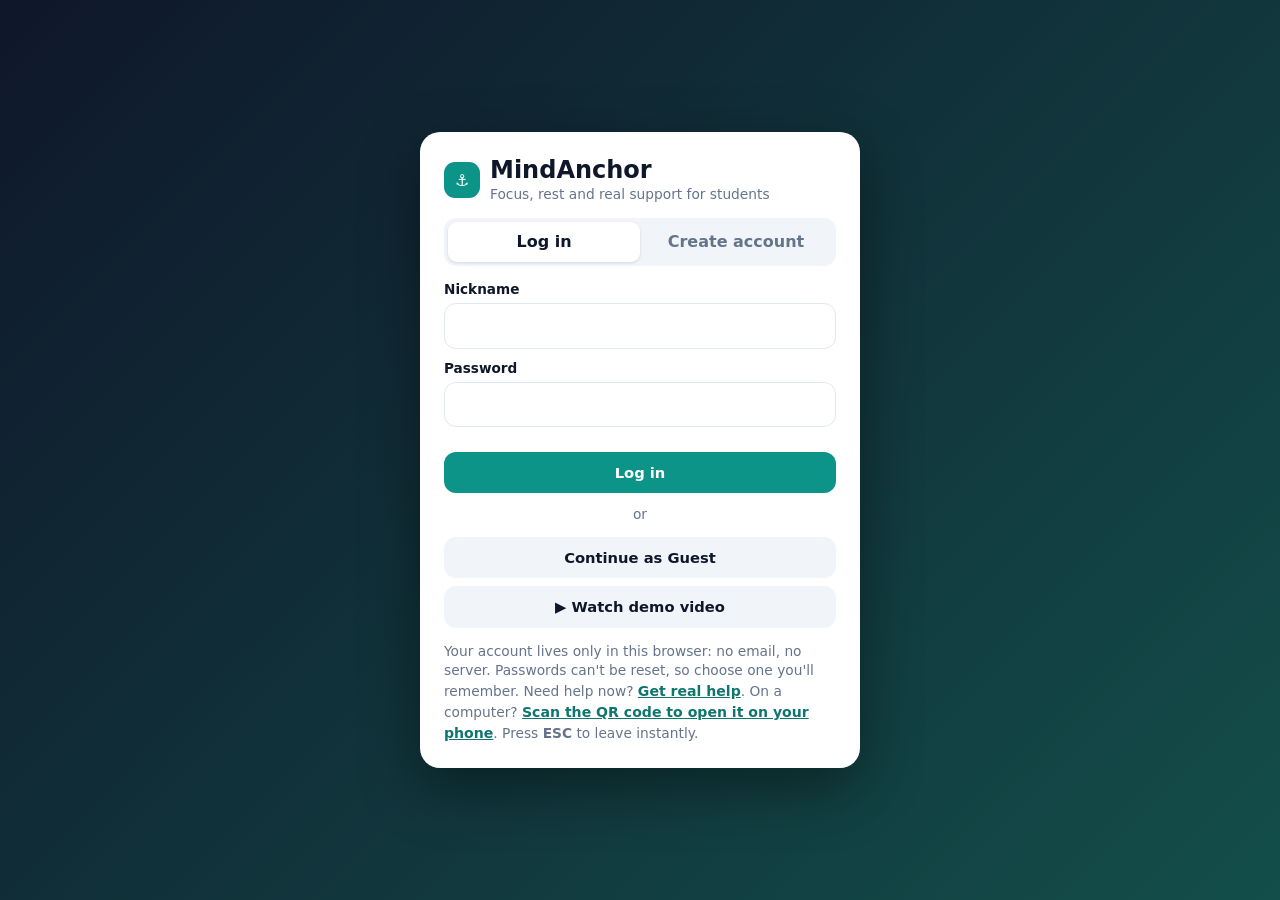
==== commit d5d5aaff: "Louder sound, Spotify embeds, 21s demo with beats, QR code Co-Authored-By: Claude Sonnet 5.5 <norepl" ====
--- a/index.html
+++ b/index.html
@@ -142,7 +142,7 @@
     <div class="sub" style="text-align:center;margin:12px 0">or</div>
     <button id="guestBtn" class="btn block">Continue as Guest</button>
     <button id="demoBtn" class="btn block" style="margin-top:8px">▶ Watch demo video</button>
-    <p class="sub" style="margin-top:14px">Your account lives only in this browser: no email, no server. Passwords can't be reset, so choose one you'll remember. Need help now? <a href="#" class="lnk" data-open="help">Get real help</a>. Press <b>ESC</b> to leave instantly.</p>
+    <p class="sub" style="margin-top:14px">Your account lives only in this browser: no email, no server. Passwords can't be reset, so choose one you'll remember. Need help now? <a href="#" class="lnk" data-open="help">Get real help</a>. On a computer? <a href="#" class="lnk" data-open="qr">Scan the QR code to open it on your phone</a>. Press <b>ESC</b> to leave instantly.</p>
   </div>
 </div>
 
@@ -150,17 +150,28 @@
 <div id="demo" class="modal" style="z-index:110">
   <div class="sheet wide">
     <h2 style="font-size:1.2rem">App Walkthrough &amp; How to Use</h2>
-    <p class="sub" style="margin-bottom:12px">60 seconds. Tap the video to pause, tap the bar to jump.</p>
+    <p class="sub" style="margin-bottom:12px">About 20 seconds. Tap the video to pause, tap the bar to jump.</p>
     <video id="realVid" class="hidden" controls playsinline preload="metadata" style="width:100%;border-radius:14px;background:#000"></video>
     <div class="vid" id="vidBox" role="img" aria-label="Walkthrough video"><div><div id="vMk"></div><h3 id="vTi" style="font-size:1.4rem;margin:10px 0 6px"></h3><p id="vTx" style="opacity:.85;max-width:420px;margin:auto"></p></div><div class="seek" id="vSeek"><i id="vBar" style="width:0"></i></div></div>
     <div class="row" id="vCtl" style="margin:12px 0">
-      <button id="vPlay" class="btn p">❚❚ Pause</button><button id="vRe" class="btn" aria-label="Restart">↺ Restart</button>
-      <span id="vTime" class="sub grow" style="text-align:right;font-variant-numeric:tabular-nums">0:00 / 1:00</span>
+      <button id="vPlay" class="btn p">❚❚ Pause</button><button id="vRe" class="btn" aria-label="Restart">↺ Restart</button><button id="vBeat" class="btn" aria-label="Toggle background beats">🔊 Beats on</button>
+      <span id="vTime" class="sub grow" style="text-align:right;font-variant-numeric:tabular-nums">0:00 / 0:21</span>
     </div>
     <div class="row" style="justify-content:space-between">
       <label class="sw sub"><input type="checkbox" id="vHide"> Don't show again</label>
       <button id="vSkip" class="btn p">Skip to Dashboard →</button>
     </div>
+  </div>
+</div>
+
+<!-- ===== QR ===== -->
+<div id="qr" class="modal" style="z-index:110">
+  <div class="sheet" style="text-align:center">
+    <h2>Open MindAnchor on your phone</h2>
+    <p class="sub" style="margin:8px 0 12px">Point your phone camera at the code.</p>
+    <img src="icons/qr.png" alt="QR code for https://mindanchor-mu.vercel.app" width="240" height="240" style="border-radius:12px;border:1px solid var(--line);background:#fff">
+    <p style="margin:12px 0;font-weight:600;word-break:break-all"><a class="lnk" href="https://mindanchor-mu.vercel.app">mindanchor-mu.vercel.app</a></p>
+    <div class="row" style="justify-content:center"><button class="btn" id="qrCopy">Copy link</button><button class="btn p" data-close="qr">Close</button></div>
   </div>
 </div>
 
@@ -283,7 +294,13 @@
                 <div class="row" style="justify-content:space-between;font-size:.75rem;color:#94a3b8"><span id="pCur">0:00</span><span id="pTot">3:00</span></div>
                 <div class="row" style="margin-top:8px;flex-wrap:nowrap"><span>🔈</span><input type="range" id="vol" min="0" max="100" value="55" aria-label="Volume"><span>🔊</span></div></div>
               <div id="tracks" style="margin-top:12px"></div>
-              <div class="row" style="margin-top:10px"><label class="btn sm" for="files">＋ Add my own Punjabi songs</label><input type="file" id="files" accept="audio/*" multiple class="hidden"><span class="sub">Stay on your device only. Gone when you close the page.</span></div>
+              <div class="row" style="margin-top:12px"><label class="btn sm" for="files">＋ Add songs from this device</label><input type="file" id="files" accept="audio/*" multiple class="hidden"><button class="btn sm" id="spBtn" style="background:#1db954;color:#fff">♫ Add from Spotify</button></div>
+              <p class="sub" style="margin-top:6px">Device songs stay on this device and are gone when you close the page.</p>
+              <div id="spBox" class="hidden" style="margin-top:10px">
+                <div class="row" style="flex-wrap:nowrap"><input id="spIn" class="inp" placeholder="Paste a Spotify song or playlist link"><button class="btn p" id="spAdd">Add</button></div>
+                <div class="row" style="margin-top:8px"><span class="sub">Find music:</span><a class="chip" target="_blank" rel="noopener" href="https://open.spotify.com/search/punjabi%20chill">Punjabi chill</a><a class="chip" target="_blank" rel="noopener" href="https://open.spotify.com/search/lofi%20study">Lo-fi study</a><a class="chip" target="_blank" rel="noopener" href="https://open.spotify.com/search/sleep%20sounds">Sleep sounds</a></div>
+                <p class="sub" id="spMsg" style="margin-top:8px">In Spotify, open a song or playlist, tap Share, then Copy link, and paste it here. Log in to Spotify in this browser to hear full songs; otherwise you get 30-second previews. Spotify plays in its own player, so MindAnchor's volume and sleep timer don't control it.</p></div>
+              <div id="spList" class="stack" style="margin-top:12px"></div>
               <div class="row" style="margin-top:12px"><span class="sub">Sleep timer:</span><select id="sleepT" class="inp" style="width:auto"><option value="0">Off</option><option value="15">15 min</option><option value="30">30 min</option><option value="60">60 min</option></select><span class="sub" id="sleepInfo"></span></div>
             </div>
           </div>
@@ -336,7 +353,7 @@
           <div class="card"><h3>Settings &amp; Data</h3>
             <div class="sub" style="background:var(--soft);padding:10px 12px;border-radius:12px;margin:10px 0">Stored on this device: <b id="stCount">0</b> items <span id="stKeys"></span></div>
             <div class="sub" style="margin-bottom:10px">Signed in as <b id="who">Guest</b></div>
-            <div class="stack"><button class="btn p block hidden" id="installBtn">📲 Install MindAnchor on this device</button><p class="sub hidden" id="iosHint">On iPhone: tap the Share button, then "Add to Home Screen".</p><button class="btn block" id="resetRest">🌙 Reset rest time (lockout off)</button><button class="btn block" id="logout">⎋ Log out</button><button class="btn block" id="replay">🎬 Replay walkthrough</button><button class="btn block" id="export">⬇ Download my data (JSON)</button>
+            <div class="stack"><button class="btn p block hidden" id="installBtn">📲 Install MindAnchor on this device</button><p class="sub hidden" id="iosHint">On iPhone: tap the Share button, then "Add to Home Screen".</p><button class="btn block" id="resetRest">🌙 Reset rest time (lockout off)</button><button class="btn block" id="logout">⎋ Log out</button><button class="btn block" data-open="qr">📱 Share: QR code &amp; link</button><button class="btn block" id="replay">🎬 Replay walkthrough</button><button class="btn block" id="export">⬇ Download my data (JSON)</button>
               <button class="btn block" id="wipe" style="background:#1e293b;color:#fff">🗑 Wipe My Local Data</button></div>
             <p id="wipeMsg" class="sub" style="color:var(--td);margin-top:10px;min-height:1.3em"></p></div>
         </div>
@@ -365,9 +382,9 @@
 let toastT;const toast=m=>{const t=$('#toast');t.textContent=m;t.classList.add('show');clearTimeout(toastT);toastT=setTimeout(()=>t.classList.remove('show'),2400)};
 
 /* ---------- state ---------- */
-let tasks=[],sessions=[],usage={},skips=[],moods=[],lock={start:'23:00',end:'06:00',on:false},wl=[],caps=[],customApps=[],capSel=new Set();
-function loadState(){tasks=db.get('tasks',[]);sessions=db.get('sessions',[]);usage=db.get('usage',{});skips=db.get('skips',[]);moods=db.get('moods',[]);lock=Object.assign({start:'23:00',end:'06:00',on:false},db.get('lock',{}));customApps=db.get('customApps',[]);capSel.clear();wl=db.get('wl',[]);caps=db.get('caps',[])}
-const save=()=>{db.set('tasks',tasks);db.set('sessions',sessions);db.set('usage',usage);db.set('skips',skips);db.set('moods',moods);db.set('lock',lock);db.set('wl',wl);db.set('caps',caps);db.set('customApps',customApps)};
+let tasks=[],sessions=[],usage={},skips=[],moods=[],lock={start:'23:00',end:'06:00',on:false},wl=[],caps=[],customApps=[],capSel=new Set(),spot=[],spKey='';
+function loadState(){tasks=db.get('tasks',[]);sessions=db.get('sessions',[]);usage=db.get('usage',{});skips=db.get('skips',[]);moods=db.get('moods',[]);lock=Object.assign({start:'23:00',end:'06:00',on:false},db.get('lock',{}));customApps=db.get('customApps',[]);capSel.clear();spot=db.get('spotify',[]);spKey='';wl=db.get('wl',[]);caps=db.get('caps',[])}
+const save=()=>{db.set('tasks',tasks);db.set('sessions',sessions);db.set('usage',usage);db.set('skips',skips);db.set('moods',moods);db.set('lock',lock);db.set('wl',wl);db.set('caps',caps);db.set('customApps',customApps);db.set('spotify',spot)};
 
 /* ---------- Quick exit / modals / nav ---------- */
 function quickExit(){try{sessionStorage.clear()}catch(e){}location.replace('https://www.google.com')}
@@ -427,7 +444,7 @@
   $('#lgPass').value='';enter({id,label:u.nick,guest:false})};
 function logout(){pAudio();clearInterval(T.iv);T={mode:'idle',total:900,left:900,endAt:0,link:null,iv:null};document.title='MindAnchor';
   ['help','pauseM','rest','demo'].forEach(closeM);restMode=false;vStop();
-  $('#app').classList.add('hidden');tasks=[];sessions=[];usage={};skips=[];moods=[];wl=[];caps=[];
+  $('#app').classList.add('hidden');tasks=[];sessions=[];usage={};skips=[];moods=[];wl=[];caps=[];spot=[];spKey='';
   $('#lgNick').value=$('#lgPass').value='';authTab(true);openM('gate')}
 $('#logout').onclick=logout;
 
@@ -440,11 +457,28 @@
  4:'<div class="mk"><b>🌙 Lockout 11:00 PM → 6:00 AM</b><div class="l" style="background:#0d9488"></div><b style="display:block;margin-top:8px">🔒 Reels 20/20 min</b><div class="l" style="background:#64748b"></div><div class="b">✋ Pause before you scroll</div></div>',
  5:'<div class="mk"><b>🔒 Stays on your device</b><div class="l"></div><div>✓ No staff or parent view</div><div>✓ No streaks or penalties</div><div>✓ Wipe everything any time</div></div>',
  6:'<div class="mk" style="text-align:center"><div class="b" style="background:#dc2626;margin:0 0 10px">✕ Quick Exit (ESC)</div><div class="b" style="border-radius:99px">💙 Get Real Help</div></div>'};
-const scenes=[['Welcome to MindAnchor','No real names or emails. Log in with a nickname or just continue as a guest.'],['Today','Check in, see your next step and the time you have saved.'],['Focus & Tasks','Slice a scary task into four 15-minute steps, then start a focus sprint.'],['Calm','Ambient sounds, a Punjabi rhythm, breathing and grounding for hard moments.'],['Guard','Overnight lockout, caps that hold, and a 20-second pause before you scroll.'],['Your privacy','No parent or staff view. Wipe everything any time in Me.'],['Real help, 1 tap','Get Real Help is always bottom-right. ESC leaves instantly.']];
-const VL=60;let vt=0,vi=null;
-function vRender(){const i=Math.min(scenes.length-1,Math.floor(vt/(VL/scenes.length))),s=scenes[i];if($('#vTi').textContent!==s[0]){$('#vMk').innerHTML=MK[i];$('#vTi').textContent=s[0];$('#vTx').textContent=s[1]}$('#vBar').style.width=vt/VL*100+'%';$('#vTime').textContent=mmss(vt)+' / 1:00'}
-function vStop(){clearInterval(vi);vi=null;$('#vPlay').textContent='▶ Play'}
-function vStart(){if(vt>=VL)vt=0;$('#vPlay').textContent='❚❚ Pause';vi=setInterval(()=>{vt+=.25;if(vt>=VL){vt=VL;vStop()}vRender()},250)}
+const scenes=[['Welcome to MindAnchor','No real names or emails. Log in with a nickname or just continue as a guest.'],['Today','Check in, see your next step and the time you have saved.'],['Focus & Tasks','Slice a scary task into four 15-minute steps, then start a focus sprint.'],['Calm','Ambient sounds, Punjabi rhythms, your Spotify music, breathing and grounding.'],['Guard','Overnight lockout, caps that hold, and a 20-second pause before you scroll.'],['Your privacy','No parent or staff view. Wipe everything any time in Me.'],['Real help, 1 tap','Get Real Help is always bottom-right. ESC leaves instantly.']];
+/* background beats for the walkthrough (made in the browser, lo-fi style) */
+let beatsOn=true,bTi=null,bGain=null,bStep=0,bBuf=null;
+try{beatsOn=localStorage.getItem('ma_beats')!=='0'}catch(e){}
+const setBeatLbl=()=>{$('#vBeat').textContent=beatsOn?'🔊 Beats on':'🔇 Beats off'};
+function nz(){if(!bBuf){const n=Math.floor(actx.sampleRate*.3),b=actx.createBuffer(1,n,actx.sampleRate),d=b.getChannelData(0);for(let i=0;i<n;i++)d[i]=Math.random()*2-1;bBuf=b}return bBuf}
+function bKick(t){const o=actx.createOscillator(),g=actx.createGain();o.frequency.setValueAtTime(130,t);o.frequency.exponentialRampToValueAtTime(42,t+.16);g.gain.setValueAtTime(1,t);g.gain.exponentialRampToValueAtTime(.001,t+.28);o.connect(g);g.connect(bGain);o.start(t);o.stop(t+.3)}
+function bNoise(t,type,f,v,d){const s=actx.createBufferSource(),fl=actx.createBiquadFilter(),g=actx.createGain();s.buffer=nz();fl.type=type;fl.frequency.value=f;g.gain.setValueAtTime(v,t);g.gain.exponentialRampToValueAtTime(.001,t+d);s.connect(fl);fl.connect(g);g.connect(bGain);s.start(t);s.stop(t+d+.02)}
+function bTone(t,f,type,v,d){const o=actx.createOscillator(),g=actx.createGain();o.type=type;o.frequency.value=f;g.gain.setValueAtTime(.0001,t);g.gain.exponentialRampToValueAtTime(v,t+.03);g.gain.exponentialRampToValueAtTime(.001,t+d);o.connect(g);g.connect(bGain);o.start(t);o.stop(t+d+.05)}
+const CH=[[220,261.6,329.6],[174.6,220,261.6],[261.6,329.6,392],[196,246.9,293.7]],BS=[55,43.65,65.4,49];
+function beatStep(){const t=actx.currentTime+.03,s=bStep%16,bar=Math.floor(bStep/16)%4;
+  if(s%4===0||s===10)bKick(t);if(s===4||s===12)bNoise(t,'bandpass',1800,.6,.14);bNoise(t,'highpass',7000,s%2?.14:.24,.05);
+  if(s===0||s===6||s===8)bTone(t,BS[bar],'triangle',.5,.4);
+  if(s===0)CH[bar].forEach(f=>bTone(t,f,'sine',.09,2.4));bStep++}
+function startBeats(){if(!beatsOn||bTi)return;try{ensureCtx();bGain=actx.createGain();bGain.gain.value=.55;bGain.connect(comp);bStep=0;beatStep();bTi=setInterval(beatStep,163)}catch(e){}}
+function stopBeats(){if(!bTi)return;clearInterval(bTi);bTi=null;const g=bGain;bGain=null;try{g.gain.setTargetAtTime(0,actx.currentTime,.08);setTimeout(()=>{try{g.disconnect()}catch(e){}},500)}catch(e){}}
+$('#vBeat').onclick=()=>{beatsOn=!beatsOn;try{localStorage.setItem('ma_beats',beatsOn?'1':'0')}catch(e){}if(vi){beatsOn?startBeats():stopBeats()}setBeatLbl()};
+setBeatLbl();
+const VL=scenes.length*3;let vt=0,vi=null;
+function vRender(){const i=Math.min(scenes.length-1,Math.floor(vt/(VL/scenes.length))),s=scenes[i];if($('#vTi').textContent!==s[0]){$('#vMk').innerHTML=MK[i];$('#vTi').textContent=s[0];$('#vTx').textContent=s[1]}$('#vBar').style.width=vt/VL*100+'%';$('#vTime').textContent=mmss(vt)+' / '+mmss(VL)}
+function vStop(){clearInterval(vi);vi=null;stopBeats();$('#vPlay').textContent='▶ Play'}
+function vStart(){if(vt>=VL)vt=0;$('#vPlay').textContent='❚❚ Pause';startBeats();vi=setInterval(()=>{vt+=.25;if(vt>=VL){vt=VL;vStop()}vRender()},250)}
 const vToggle=()=>vi?vStop():vStart();
 const inApp=()=>!$('#app').classList.contains('hidden');
 let rv=null;
@@ -556,20 +590,20 @@
 $('#taskList').addEventListener('change',e=>{const c=e.target.dataset.chk;if(!c)return;const[id,n]=c.split(':'),t=tasks.find(x=>x.id===id);t.steps[+n].done=e.target.checked;save();if(t.steps.every(s=>s.done))toast('🎉 Task complete. Time to rest.');rFocus()});
 
 /* ---------- CALM: audio engine ---------- */
-let actx,master,nodes=[],beat=null,userTracks=[],cur=-1,playing=false,el=0,aTi=null,sleepTi=null,audioEl=new Audio();
+let actx,master,comp,nodes=[],beat=null,userTracks=[],cur=-1,playing=false,el=0,aTi=null,sleepTi=null,audioEl=new Audio();
 const SLEN=180;
-function ensureCtx(){if(!actx){actx=new(window.AudioContext||window.webkitAudioContext)();master=actx.createGain();master.connect(actx.destination)}setVol();if(actx.state==='suspended')actx.resume()}
-function setVol(){const v=$('#vol').value/100;if(master)master.gain.value=v*.6;audioEl.volume=v}
+function ensureCtx(){if(!actx){actx=new(window.AudioContext||window.webkitAudioContext)();master=actx.createGain();comp=actx.createDynamicsCompressor();master.connect(comp);comp.connect(actx.destination)}setVol();if(actx.state==='suspended')actx.resume()}
+function setVol(){const v=$('#vol').value/100;if(master)master.gain.value=v;audioEl.volume=v}
 function osc(f,type,g,lfo){const o=actx.createOscillator(),n=actx.createGain();o.type=type;o.frequency.value=f;n.gain.value=g;if(lfo){const l=actx.createOscillator(),lg=actx.createGain();l.frequency.value=lfo;lg.gain.value=g*.6;l.connect(lg);lg.connect(n.gain);l.start();nodes.push(l,lg)}o.connect(n);n.connect(master);o.start();nodes.push(o,n)}
-function noise(freq,gain,lfo){const b=actx.createBuffer(1,actx.sampleRate*2,actx.sampleRate),d=b.getChannelData(0);let l=0;for(let i=0;i<d.length;i++){const w=Math.random()*2-1;l=(l+.02*w)/1.02;d[i]=l*3.5}
+function noise(freq,gain,lfo){const b=actx.createBuffer(1,actx.sampleRate*2,actx.sampleRate),d=b.getChannelData(0);let l=0;for(let i=0;i<d.length;i++){const w=Math.random()*2-1;l=(l+.02*w)/1.02;d[i]=l*8}
   const s=actx.createBufferSource();s.buffer=b;s.loop=true;const f=actx.createBiquadFilter();f.type='lowpass';f.frequency.value=freq;const g=actx.createGain();g.gain.value=gain;
   if(lfo){const o=actx.createOscillator(),og=actx.createGain();o.frequency.value=lfo;og.gain.value=gain*.7;o.connect(og);og.connect(g.gain);o.start();nodes.push(o,og)}
   s.connect(f);f.connect(g);g.connect(master);s.start();nodes.push(s,f,g)}
-function hit(f,d,v){const t=actx.currentTime,o=actx.createOscillator(),g=actx.createGain();o.frequency.setValueAtTime(f*2,t);o.frequency.exponentialRampToValueAtTime(f,t+.08);g.gain.setValueAtTime(v,t);g.gain.exponentialRampToValueAtTime(.001,t+d);o.connect(g);g.connect(master);o.start(t);o.stop(t+d+.05)}
+function hit(f,d,v){const t=actx.currentTime,o=actx.createOscillator(),g=actx.createGain();o.frequency.setValueAtTime(f*2,t);o.frequency.exponentialRampToValueAtTime(f,t+.08);g.gain.setValueAtTime(v*2.2,t);g.gain.exponentialRampToValueAtTime(.001,t+d);o.connect(g);g.connect(master);o.start(t);o.stop(t+d+.05)}
 const PAT=[[70,.4,.5],0,[140,.15,.25],0,[70,.4,.4],[140,.15,.2],[140,.15,.25],0];
-const SYN={rain:()=>{noise(1800,.5)},ocean:()=>{noise(600,.45,.1)},drone:()=>{osc(110,'sine',.05,.08);osc(164.8,'sine',.04,.11);osc(220,'sine',.03,.07)},
- dhol:()=>{osc(73.4,'triangle',.05,.07);osc(110,'triangle',.03,.09);let b=0;beat=setInterval(()=>{const p=PAT[b++%8];if(p)hit(p[0],p[1],p[2])},330)},
- dholak:()=>{osc(65.4,'sine',.05,.06);let b=0;beat=setInterval(()=>{const p=PAT[b++%8];if(p)hit(p[0]*.9,p[1]*1.2,p[2]*.8)},520)}};
+const SYN={rain:()=>{noise(2500,1)},ocean:()=>{noise(700,.9,.12)},drone:()=>{osc(110,'sine',.22,.08);osc(164.8,'sine',.18,.11);osc(220,'sine',.14,.07)},
+ dhol:()=>{osc(73.4,'triangle',.2,.07);osc(110,'triangle',.12,.09);let b=0;beat=setInterval(()=>{const p=PAT[b++%8];if(p)hit(p[0],p[1],p[2])},330)},
+ dholak:()=>{osc(65.4,'sine',.2,.06);let b=0;beat=setInterval(()=>{const p=PAT[b++%8];if(p)hit(p[0]*.9,p[1]*1.2,p[2]*.8)},520)}};
 function allTracks(){const a=[];if($('#tgAmb').checked)a.push({n:'Soft Rain',k:'rain'},{n:'Ocean Waves',k:'ocean'},{n:'Calm Drone',k:'drone'});if($('#tgPun').checked){a.push({n:'Dhol & Tanpura (synth)',k:'dhol'},{n:'Slow Dholak Evening (synth)',k:'dholak'});userTracks.forEach(u=>a.push({n:u.n,url:u.url}))}return a}
 function stopSound(){nodes.forEach(n=>{try{n.stop&&n.stop()}catch(e){}try{n.disconnect()}catch(e){}});nodes=[];clearInterval(beat);beat=null;audioEl.pause()}
 function pAudio(){playing=false;stopSound();clearInterval(aTi);rCalmPlayer()}
@@ -582,7 +616,7 @@
   else{const f=!!tr.url,c=f?audioEl.currentTime:el,d=f?(audioEl.duration||0):SLEN;$('#pName').textContent=tr.n;$('#pSubT').textContent=`Track ${cur+1} of ${t.length}`+(f?' · your file':'');$('#pBar').style.width=d?c/d*100+'%':'0';$('#pCur').textContent=mmss(c);$('#pTot').textContent=mmss(d)}
   $('#pPlay').textContent=playing?'❚❚':'▶';$('#pPlay').setAttribute('aria-label',playing?'Pause':'Play');
   $('#tracks').innerHTML=t.map((x,i)=>`<div class="trk ${i===cur?'on':''}" data-trk="${i}"><span>${i===cur&&playing?'🔊':'🎵'}</span><span class="grow">${esc(x.n)}</span></div>`).join('')}
-function rCalm(){rCalmPlayer();$('#ground').innerHTML=[['5','things you can see'],['4','things you can touch'],['3','things you can hear'],['2','things you can smell'],['1','thing you can taste']].map(x=>`<li><b>${x[0]}</b> ${x[1]}</li>`).join('')}
+function rCalm(){rCalmPlayer();rSpot();$('#ground').innerHTML=[['5','things you can see'],['4','things you can touch'],['3','things you can hear'],['2','things you can smell'],['1','thing you can taste']].map(x=>`<li><b>${x[0]}</b> ${x[1]}</li>`).join('')}
 $('#pPlay').onclick=()=>{if(playing){pAudio()}else{if(cur<0)cur=0;play(cur)}};
 $('#pNext').onclick=()=>play(cur+1);$('#pPrev').onclick=()=>play(cur-1);
 $('#tracks').onclick=e=>{const t=e.target.closest('[data-trk]');if(t)play(+t.dataset.trk)};
@@ -591,6 +625,15 @@
 ['tgAmb','tgPun'].forEach(id=>$('#'+id).onchange=()=>{if(!$('#tgAmb').checked&&!$('#tgPun').checked)$('#'+(id==='tgAmb'?'tgPun':'tgAmb')).checked=true;const w=playing;pAudio();cur=0;if(w)play(0);else rCalmPlayer()});
 $('#files').onchange=e=>{[...e.target.files].forEach(f=>userTracks.push({n:f.name.replace(/\.[^.]+$/,''),url:URL.createObjectURL(f)}));if(userTracks.length){$('#tgPun').checked=true}e.target.value='';rCalmPlayer();toast('Added. Find them in the Punjabi playlist.')};
 $('#sleepT').onchange=e=>{clearTimeout(sleepTi);const m=+e.target.value;if(!m){$('#sleepInfo').textContent='';return}const at=new Date(Date.now()+m*60000);$('#sleepInfo').textContent='Stops at '+pad(at.getHours())+':'+pad(at.getMinutes());sleepTi=setTimeout(()=>{pAudio();$('#sleepT').value='0';$('#sleepInfo').textContent='';toast('Sleep timer: sound stopped. Rest well 🌙')},m*60000)};
+/* spotify embeds */
+function parseSpotify(u){const m=String(u).trim().match(/(?:open\.spotify\.com\/(?:intl-[a-z]+\/)?|spotify:)(track|playlist|album|artist|episode|show)[\/:]([A-Za-z0-9]{10,30})/);return m?{t:m[1],id:m[2]}:null}
+function rSpot(){const key=JSON.stringify(spot);if(key===spKey)return;spKey=key;
+  $('#spList').innerHTML=spot.map((x,i)=>`<div><iframe title="Spotify player" src="https://open.spotify.com/embed/${x.t}/${x.id}?utm_source=generator" width="100%" height="${x.t==='track'||x.t==='episode'?152:352}" frameborder="0" allow="autoplay; clipboard-write; encrypted-media; fullscreen; picture-in-picture" loading="lazy" style="border-radius:12px;display:block"></iframe><button class="btn sm" data-sprm="${i}" style="margin-top:6px">Remove</button></div>`).join('')}
+$('#spBtn').onclick=()=>{$('#spBox').classList.toggle('hidden');$('#spIn').focus()};
+$('#spAdd').onclick=()=>{const x=parseSpotify($('#spIn').value);if(!x){toast("That doesn't look like a Spotify link.");return}
+  if(!spot.some(y=>y.id===x.id)){spot.push(x);save()}$('#spIn').value='';rSpot();toast('Added. Press play in the Spotify player below.')};
+$('#spIn').addEventListener('keydown',e=>{if(e.key==='Enter'){e.preventDefault();$('#spAdd').click()}});
+$('#spList').onclick=e=>{const b=e.target.closest('[data-sprm]');if(b){spot.splice(+b.dataset.sprm,1);save();rSpot()}};
 /* breathing */
 let bIv=null;
 function breathe(){if(bIv){clearInterval(bIv);bIv=null;$('#bCircle').style.transform='';$('#bTxt').textContent='Ready';$('#bGo').textContent='Start';return}
@@ -678,6 +721,7 @@
 if('serviceWorker' in navigator&&/^https?:$/.test(location.protocol))addEventListener('load',()=>navigator.serviceWorker.register('sw.js').catch(()=>{}));
 const wantView=new URLSearchParams(location.search).get('go');
 const _enter=enter;enter=function(u){_enter(u);if(wantView&&titles[wantView]&&!lockedNow())go(wantView)};
+$('#qrCopy').onclick=async()=>{const u='https://mindanchor-mu.vercel.app';try{await navigator.clipboard.writeText(u);toast('Link copied')}catch(e){prompt('Copy this link:',u)}};
 /* ---------- help ---------- */
 function rHelp(){const n=db.get('lh','');$('#lh').value=n;const a=$('#lhCall');if(n){a.href='tel:'+n.replace(/[^\d+]/g,'');a.textContent='📞 Call '+n;a.classList.remove('hidden')}else a.classList.add('hidden')}
 $('#lhSave').onclick=()=>{const v=$('#lh').value.trim().slice(0,25);if(/^[+\d][\d\s\-()]*$/.test(v))db.set('lh',v);else try{localStorage.removeItem(NS+'lh')}catch(e){}rHelp()};
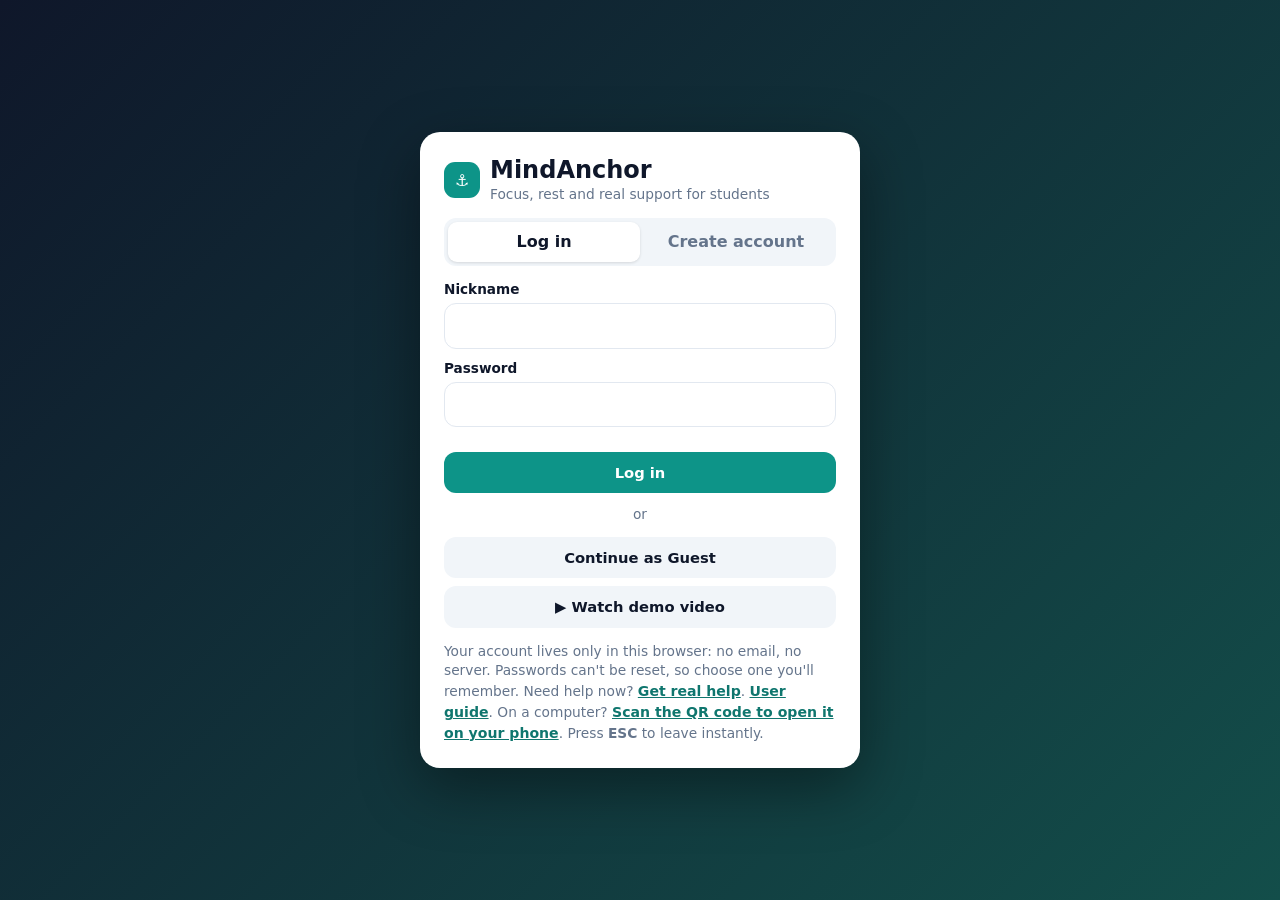
==== commit 59cadfc1: "Consent step, local helplines, user guide, evidence page, draft blog Co-Authored-By: Claude Sonnet 5" ====
--- a/index.html
+++ b/index.html
@@ -136,13 +136,14 @@
       <div class="fld"><label for="suNick">Pick a nickname <span class="sub">(not your real name or email)</span></label><input id="suNick" class="inp" maxlength="20" autocomplete="username"></div>
       <div class="fld"><label for="suPass">Password <span class="sub">(6+ characters)</span></label><input id="suPass" type="password" class="inp" autocomplete="new-password"></div>
       <div class="fld"><label for="suPass2">Confirm password</label><input id="suPass2" type="password" class="inp" autocomplete="new-password"></div>
+      <label class="sw sub" style="margin-top:10px;align-items:flex-start"><input type="checkbox" id="suAgree" style="margin-top:3px"> <span>I understand my settings are stored only on this device and I can wipe them any time.</span></label>
       <p class="err" id="suErr" role="alert"></p>
       <button class="btn p block" id="suBtn" type="submit">Create account</button>
     </form>
     <div class="sub" style="text-align:center;margin:12px 0">or</div>
     <button id="guestBtn" class="btn block">Continue as Guest</button>
     <button id="demoBtn" class="btn block" style="margin-top:8px">▶ Watch demo video</button>
-    <p class="sub" style="margin-top:14px">Your account lives only in this browser: no email, no server. Passwords can't be reset, so choose one you'll remember. Need help now? <a href="#" class="lnk" data-open="help">Get real help</a>. On a computer? <a href="#" class="lnk" data-open="qr">Scan the QR code to open it on your phone</a>. Press <b>ESC</b> to leave instantly.</p>
+    <p class="sub" style="margin-top:14px">Your account lives only in this browser: no email, no server. Passwords can't be reset, so choose one you'll remember. Need help now? <a href="#" class="lnk" data-open="help">Get real help</a>. <a href="guide.html" target="_blank" rel="noopener" class="lnk">User guide</a>. On a computer? <a href="#" class="lnk" data-open="qr">Scan the QR code to open it on your phone</a>. Press <b>ESC</b> to leave instantly.</p>
   </div>
 </div>
 
@@ -175,17 +176,27 @@
   </div>
 </div>
 
+<!-- ===== Consent for mood check-ins ===== -->
+<div id="consent" class="modal" style="z-index:112">
+  <div class="sheet">
+    <h2>Save your check-ins?</h2>
+    <p class="sub" style="margin:8px 0 14px">How you feel is private. If you say yes, MindAnchor remembers your check-ins <b>only on this device</b> so you can look back. Nobody else can see them: no parents, no staff, no server. You can turn this off and delete them any time in <b>Me</b>. If you say no, you can still check in, but it won't be saved.</p>
+    <button class="btn p block" id="cYes">Yes, save on this device</button>
+    <button class="btn block" id="cNo" style="margin-top:8px">No, don't save</button>
+  </div>
+</div>
+
 <!-- ===== Help ===== -->
 <div id="help" class="modal" style="z-index:110">
   <div class="sheet">
     <h2>You're not alone 💙</h2>
-    <p class="sub" style="margin:8px 0 14px">Free, confidential, and a real person answers. Reaching out is a strong move.</p>
-    <a class="btn p block" style="font-size:1.1rem;padding:14px" href="tel:988">📞 Call 988 Crisis Lifeline</a>
-    <a class="btn block" style="margin-top:8px" href="sms:988">💬 Text 988</a>
-    <div style="margin-top:16px"><label class="sub" for="lh">Your local helpline (saved on this device only)</label>
-      <div class="row" style="margin-top:6px;flex-wrap:nowrap"><input id="lh" class="inp" placeholder="Number in your country"><button id="lhSave" class="btn">Save</button></div>
+    <p class="sub" style="margin:8px 0 10px">Free, confidential support from a real person. Reaching out is a strong move.</p>
+    <div class="row" style="margin-bottom:10px"><label class="sub" for="hRegion">Where are you?</label><select id="hRegion" class="inp" style="width:auto"><option value="pk">Pakistan</option><option value="us">United States</option><option value="other">Somewhere else</option></select></div>
+    <div id="hBody" class="stack"></div>
+    <div style="margin-top:16px"><label class="sub" for="lh">Add your own helpline (saved on this device only)</label>
+      <div class="row" style="margin-top:6px;flex-wrap:nowrap"><input id="lh" class="inp" placeholder="e.g. your university counselling line"><button id="lhSave" class="btn">Save</button></div>
       <a id="lhCall" class="btn block hidden" style="margin-top:8px" href="#"></a></div>
-    <p class="sub" style="margin-top:12px">988 serves the US. Elsewhere, search "crisis helpline" plus your country, or call local emergency services. If you are in danger right now, call emergency services.</p>
+    <p class="sub" style="margin-top:12px">Numbers and opening hours can change. If one doesn't connect, try another. If you are in danger right now, call emergency services.</p>
     <div class="row" style="margin-top:14px"><button class="btn grow" data-go="calm" data-close="help">Calm down first</button><button class="btn grow" data-close="help">Close</button></div>
   </div>
 </div>
@@ -307,7 +318,7 @@
           <div class="stack">
             <div class="card" style="text-align:center"><h3>Breathing reset</h3><p class="sub">Two minutes can change your whole evening.</p>
               <div class="breath" id="bCircle"><span id="bTxt">Ready</span></div>
-              <div class="row" style="justify-content:center"><select id="bMode" class="inp" style="width:auto"><option value="4,4,4,4">Box 4-4-4-4</option><option value="4,7,8,0">Relax 4-7-8</option></select><button class="btn p" id="bGo">Start</button></div></div>
+              <div class="row" style="justify-content:center"><select id="bMode" class="inp" style="width:auto"><option value="4,4,4,4">Box 4-4-4-4</option><option value="4,0,8,0">Long exhale 4-8</option></select><button class="btn p" id="bGo">Start</button></div></div>
             <div class="card"><h3>5-4-3-2-1 grounding</h3><p class="sub">When your mind is racing, tap each as you notice it.</p>
               <ul class="ground" id="ground"></ul></div>
           </div>
@@ -353,7 +364,8 @@
           <div class="card"><h3>Settings &amp; Data</h3>
             <div class="sub" style="background:var(--soft);padding:10px 12px;border-radius:12px;margin:10px 0">Stored on this device: <b id="stCount">0</b> items <span id="stKeys"></span></div>
             <div class="sub" style="margin-bottom:10px">Signed in as <b id="who">Guest</b></div>
-            <div class="stack"><button class="btn p block hidden" id="installBtn">📲 Install MindAnchor on this device</button><p class="sub hidden" id="iosHint">On iPhone: tap the Share button, then "Add to Home Screen".</p><button class="btn block" id="resetRest">🌙 Reset rest time (lockout off)</button><button class="btn block" id="logout">⎋ Log out</button><button class="btn block" data-open="qr">📱 Share: QR code &amp; link</button><button class="btn block" id="replay">🎬 Replay walkthrough</button><button class="btn block" id="export">⬇ Download my data (JSON)</button>
+            <label class="sw sub" style="margin-bottom:12px"><input type="checkbox" id="mConsent"> Save my mood check-ins on this device</label>
+            <div class="stack"><button class="btn p block hidden" id="installBtn">📲 Install MindAnchor on this device</button><p class="sub hidden" id="iosHint">On iPhone: tap the Share button, then "Add to Home Screen".</p><button class="btn block" id="resetRest">🌙 Reset rest time (lockout off)</button><button class="btn block" id="logout">⎋ Log out</button><button class="btn block" data-open="qr">📱 Share: QR code &amp; link</button><a class="btn block" href="guide.html" target="_blank" rel="noopener">📖 User guide</a><a class="btn block" href="evidence.html" target="_blank" rel="noopener">🔬 Evidence &amp; safety</a><a class="btn block" href="blog.html" target="_blank" rel="noopener">📝 Blog</a><button class="btn block" id="replay">🎬 Replay walkthrough</button><button class="btn block" id="export">⬇ Download my data (JSON)</button>
               <button class="btn block" id="wipe" style="background:#1e293b;color:#fff">🗑 Wipe My Local Data</button></div>
             <p id="wipeMsg" class="sub" style="color:var(--td);margin-top:10px;min-height:1.3em"></p></div>
         </div>
@@ -382,9 +394,9 @@
 let toastT;const toast=m=>{const t=$('#toast');t.textContent=m;t.classList.add('show');clearTimeout(toastT);toastT=setTimeout(()=>t.classList.remove('show'),2400)};
 
 /* ---------- state ---------- */
-let tasks=[],sessions=[],usage={},skips=[],moods=[],lock={start:'23:00',end:'06:00',on:false},wl=[],caps=[],customApps=[],capSel=new Set(),spot=[],spKey='';
-function loadState(){tasks=db.get('tasks',[]);sessions=db.get('sessions',[]);usage=db.get('usage',{});skips=db.get('skips',[]);moods=db.get('moods',[]);lock=Object.assign({start:'23:00',end:'06:00',on:false},db.get('lock',{}));customApps=db.get('customApps',[]);capSel.clear();spot=db.get('spotify',[]);spKey='';wl=db.get('wl',[]);caps=db.get('caps',[])}
-const save=()=>{db.set('tasks',tasks);db.set('sessions',sessions);db.set('usage',usage);db.set('skips',skips);db.set('moods',moods);db.set('lock',lock);db.set('wl',wl);db.set('caps',caps);db.set('customApps',customApps);db.set('spotify',spot)};
+let tasks=[],sessions=[],usage={},skips=[],moods=[],lock={start:'23:00',end:'06:00',on:false},wl=[],caps=[],customApps=[],capSel=new Set(),spot=[],spKey='',consent=null,pendingMood=null;
+function loadState(){tasks=db.get('tasks',[]);sessions=db.get('sessions',[]);usage=db.get('usage',{});skips=db.get('skips',[]);consent=db.get('consentMood',null);moods=consent==='yes'?db.get('moods',[]):[];lock=Object.assign({start:'23:00',end:'06:00',on:false},db.get('lock',{}));customApps=db.get('customApps',[]);capSel.clear();spot=db.get('spotify',[]);spKey='';wl=db.get('wl',[]);caps=db.get('caps',[])}
+const save=()=>{db.set('tasks',tasks);db.set('sessions',sessions);db.set('usage',usage);db.set('skips',skips);if(consent==='yes')db.set('moods',moods);db.set('lock',lock);db.set('wl',wl);db.set('caps',caps);db.set('customApps',customApps);db.set('spotify',spot)};
 
 /* ---------- Quick exit / modals / nav ---------- */
 function quickExit(){try{sessionStorage.clear()}catch(e){}location.replace('https://www.google.com')}
@@ -436,6 +448,7 @@
   if(!/^[\w .-]{3,20}$/.test(nick)||nick.includes('@')){er.textContent='Nickname: 3 to 20 letters or numbers. No email or real name please.';return}
   if(p1.length<6){er.textContent='Password needs at least 6 characters.';return}
   if(p1!==p2){er.textContent="The two passwords don't match.";return}
+  if(!$('#suAgree').checked){er.textContent='Please tick the box to continue.';return}
   const id=nid(nick),all=users();if(all[id]||id==='guest'){er.textContent='That nickname is taken on this device. Try another.';return}
   const salt=Math.random().toString(36).slice(2)+Date.now().toString(36);all[id]={nick,salt,hash:await hashPw(p1,salt)};saveUsers(all);
   $('#suPass').value=$('#suPass2').value='';enter({id,label:nick,guest:false});toast('Account created. Welcome, '+nick+' 💙')};
@@ -537,7 +550,8 @@
 }
 $('#v-today').addEventListener('click',e=>{
   const m=e.target.closest('[data-mood]'),g=e.target.closest('[data-tag]'),s=e.target.closest('[data-sprint]');
-  if(m||g){const td=dk();let c=moods.find(x=>x.day===td);if(!c){c={day:td,ts:Date.now(),mood:2,tag:''};moods.push(c)}if(m)c.mood=+m.dataset.mood;if(g)c.tag=c.tag===g.dataset.tag?'':g.dataset.tag;save();rToday()}
+  if(m||g){const act=()=>{const td=dk();let c=moods.find(x=>x.day===td);if(!c){c={day:td,ts:Date.now(),mood:2,tag:''};moods.push(c)}if(m)c.mood=+m.dataset.mood;if(g)c.tag=c.tag===g.dataset.tag?'':g.dataset.tag;save();rToday()};
+    if(consent===null){pendingMood=act;openM('consent')}else act()}
   if(s){go('focus');linkTimer(s.dataset.sprint);}
 });
 
@@ -702,11 +716,16 @@
 
 /* ---------- ME ---------- */
 function rMe(){
+  $('#mConsent').checked=consent==='yes';
   const dots=lastDays(14).map(d=>{const m=moods.find(x=>x.day===dk(d));return`<span title="${d.toLocaleDateString()}">${m?MOODS[m.mood]:'⚪'}</span>`});
   $('#moodDots').innerHTML=dots.join('');
   const n=moods.length;$('#moodNote').textContent=n?`${n} check-in${n>1?'s':''} so far. Showing up counts.`:'No check-ins yet. You can start from the Today page.';
   const k=db.keys();$('#stCount').textContent=k.length;$('#stKeys').textContent=k.length?'('+k.map(x=>x.slice(NS.length)).join(', ')+')':'(nothing)';
 }
+function setConsent(v){consent=v;db.set('consentMood',v);if(v==='yes')save();const f=pendingMood;pendingMood=null;closeM('consent');if(f)f();else if(view==='me')rMe()}
+$('#cYes').onclick=()=>setConsent('yes');$('#cNo').onclick=()=>setConsent('no');
+$('#mConsent').onchange=e=>{if(e.target.checked){setConsent('yes');toast('Check-ins will be saved on this device.')}
+  else if(confirm('Stop saving check-ins and delete the ones already saved on this device?')){moods=[];try{localStorage.removeItem(NS+'moods')}catch(x){}setConsent('no');toast('Check-ins deleted and no longer saved.');rMe()}else e.target.checked=true};
 $('#export').onclick=()=>{const o={};db.keys().forEach(k=>o[k.slice(NS.length)]=db.get(k.slice(NS.length)));const a=document.createElement('a');a.href=URL.createObjectURL(new Blob([JSON.stringify(o,null,2)],{type:'application/json'}));a.download='mindanchor-my-data.json';a.click();setTimeout(()=>URL.revokeObjectURL(a.href),1000)};
 $('#wipe').onclick=()=>{if(!confirm('Erase everything MindAnchor saved for '+(user.guest?'this guest session':'your account')+' on this device? This cannot be undone.'))return;
   const id=user.id;try{Object.keys(localStorage).filter(k=>k.startsWith(NS)).forEach(k=>localStorage.removeItem(k));if(!user.guest){const u=users();delete u[id];saveUsers(u)}sessionStorage.clear()}catch(e){}
@@ -723,7 +742,16 @@
 const _enter=enter;enter=function(u){_enter(u);if(wantView&&titles[wantView]&&!lockedNow())go(wantView)};
 $('#qrCopy').onclick=async()=>{const u='https://mindanchor-mu.vercel.app';try{await navigator.clipboard.writeText(u);toast('Link copied')}catch(e){prompt('Copy this link:',u)}};
 /* ---------- help ---------- */
-function rHelp(){const n=db.get('lh','');$('#lh').value=n;const a=$('#lhCall');if(n){a.href='tel:'+n.replace(/[^\d+]/g,'');a.textContent='📞 Call '+n;a.classList.remove('hidden')}else a.classList.add('hidden')}
+const HELP={
+ pk:`<a class="btn p block" href="tel:080022444">📞 Rozan counselling helpline · 0800-22444</a><p class="sub">Toll-free. Staffed on weekdays in office hours, so check times first.</p>
+ <a class="btn block" href="tel:1166">📞 National health helpline · 1166</a><p class="sub">Government helpline. Ask for mental health support.</p>
+ <a class="btn block" target="_blank" rel="noopener" href="https://www.umang.com.pk/">🌐 Umang, 24/7 helpline (see their site for the current number)</a>
+ <a class="btn block" href="tel:1122">🚨 Emergency 1122 (ambulance and rescue)</a><a class="btn block" href="tel:15">🚨 Police 15</a>`,
+ us:`<a class="btn p block" style="font-size:1.1rem;padding:14px" href="tel:988">📞 Call 988 Suicide &amp; Crisis Lifeline</a><a class="btn block" href="sms:988">💬 Text 988</a>`,
+ other:`<p class="sub">Search for "crisis helpline" plus your country, or call your local emergency number. You can add your own helpline below.</p>`};
+function region(){let r=db.get('region',null);if(r)return r;let tz='';try{tz=Intl.DateTimeFormat().resolvedOptions().timeZone||''}catch(e){}return tz==='Asia/Karachi'?'pk':/^America\//.test(tz)?'us':'pk'}
+function rHelp(){const rg=region();$('#hRegion').value=rg;$('#hBody').innerHTML=HELP[rg];const n=db.get('lh','');$('#lh').value=n;const a=$('#lhCall');if(n){a.href='tel:'+n.replace(/[^\d+]/g,'');a.textContent='📞 Call '+n;a.classList.remove('hidden')}else a.classList.add('hidden')}
+$('#hRegion').onchange=e=>{db.set('region',e.target.value);rHelp()};
 $('#lhSave').onclick=()=>{const v=$('#lh').value.trim().slice(0,25);if(/^[+\d][\d\s\-()]*$/.test(v))db.set('lh',v);else try{localStorage.removeItem(NS+'lh')}catch(e){}rHelp()};
 rHelp();
 window.addEventListener('beforeunload',()=>{userTracks.forEach(u=>URL.revokeObjectURL(u.url))});
